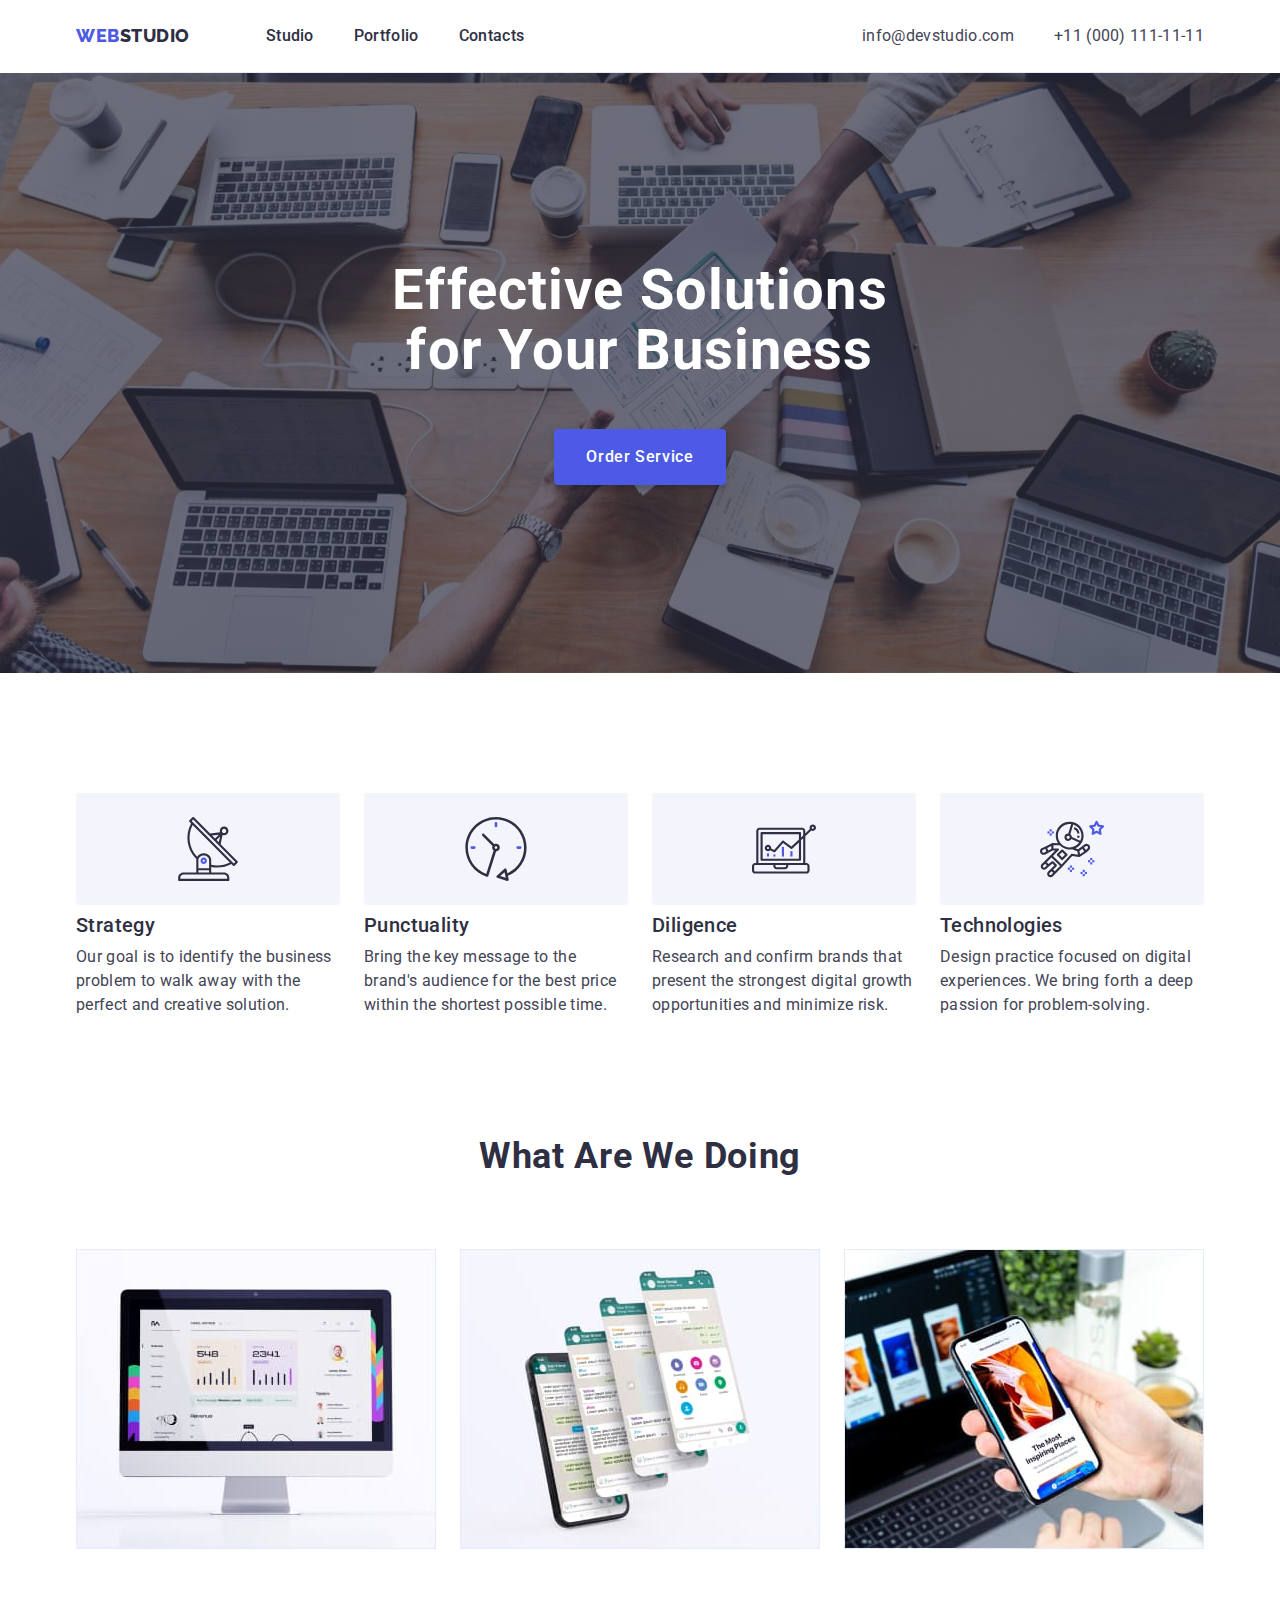
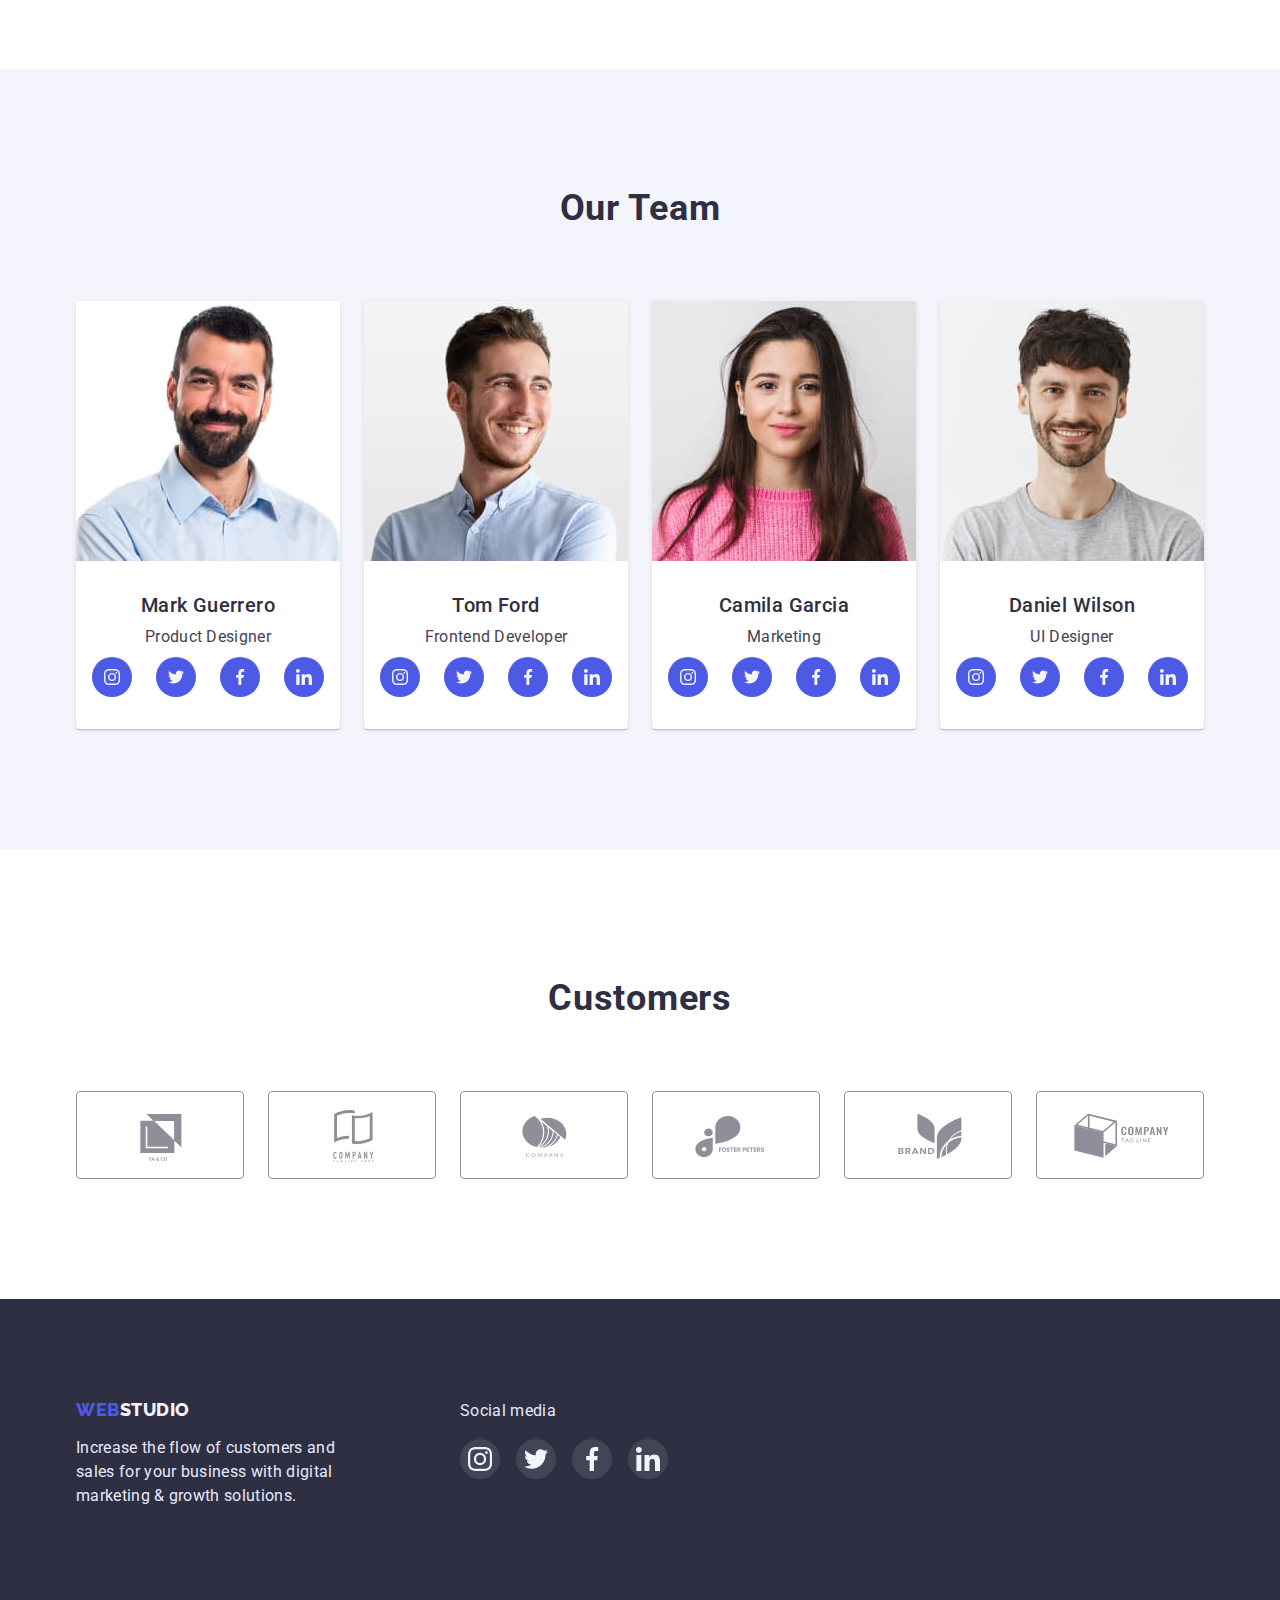
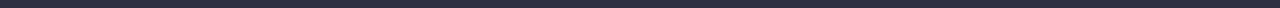
==== index.html @ f219f2db "Initial commit" ====
<!DOCTYPE html>
<html lang="en">
  <head>
    <meta charset="UTF-8" />
    <meta http-equiv="X-UA-Compatible" content="IE=edge" />
    <meta name="viewport" content="width=device-width, initial-scale=1.0" />
    <title>Document</title>
    <link rel="preconnect" href="https://fonts.googleapis.com" />
    <link rel="preconnect" href="https://fonts.gstatic.com" crossorigin />
    <link
      href="https://fonts.googleapis.com/css2?family=Raleway:wght@800&family=Roboto:wght@400;500;700;900&display=swap"
      rel="stylesheet"
    />
    <link
      rel="stylesheet"
      href="https://cdnjs.cloudflare.com/ajax/libs/modern-normalize/1.1.0/modern-normalize.min.css"
    />

    <link rel="stylesheet" href="./css/styles.css" />
  </head>
  <body>
    <header>
      <div class="container head-container">
        <a class="logo link" href="./index.html"
          >Web<span class="logo-header">Studio</span></a
        >
        <nav class="nav-conteiner">
          <ul class="header-list list">
            <li class="item">
              <a class="header-link link" href="./index.html">Studio</a>
            </li>

            <li class="item">
              <a class="header-link link" href="./portfolio.html">Portfolio</a>
            </li>

            <li class="item">
              <a class="header-link link" href="">Contacts</a>
            </li>
          </ul>
        </nav>

        <address class="adrs-list">
          <ul class="adrs-inf list">
            <li class="item">
              <a class="heder-adrs link" href="mailto:info@devstudio.com"
                >info@devstudio.com</a
              >
            </li>
            <li class="item">
              <a class="heder-adrs link" href="tel:+110001111111"
                >+11 (000) 111-11-11</a
              >
            </li>
          </ul>
        </address>
      </div>
    </header>
    <main>
      <!-- Hero -->
      <section class="hero">
        <div class="container">
          <h1 class="hero-text">Effective Solutions for Your Business</h1>
          <button class="hero-button" type="button">Order Service</button>
        </div>
      </section>

      <!-- About us -->

      <section class="about-section">
        <div class="container">
          <h2 class="main-title visually-hidden">About us</h2>
          <ul class="about-list list">
            <li class="item list about-item icon-antenna">
              <h3 class="about-title">Strategy</h3>
              <p class="about-text">
                Our goal is to identify the business problem to walk away with
                the perfect and creative solution.
              </p>
            </li>
            <li class="item list about-item icon-clock">
              <h3 class="about-title">Punctuality</h3>
              <p class="about-text">
                Bring the key message to the brand's audience for the best price
                within the shortest possible time.
              </p>
            </li>
            <li class="item list about-item icon-diagram">
              <h3 class="about-title">Diligence</h3>
              <p class="about-text">
                Research and confirm brands that present the strongest digital
                growth opportunities and minimize risk.
              </p>
            </li>
            <li class="item list about-item icon-astonaut">
              <h3 class="about-title">Technologies</h3>
              <p class="about-text">
                Design practice focused on digital experiences. We bring forth a
                deep passion for problem-solving.
              </p>
            </li>
          </ul>
        </div>
      </section>

      <!-- Work -->

      <section class="work-section">
        <div class="container">
          <h2 class="work-title">What are we doing</h2>
          <ul class="work-list list">
            <li class="item list">
              <img src="./images/computer.jpg" alt="computer" width="360" />
            </li>
            <li class="item list">
              <img src="./images/apps.jpg" alt="apps" width="360" />
            </li>
            <li class="item list">
              <img src="./images/phone.jpg" alt="phone" width="360" />
            </li>
          </ul>
        </div>
      </section>

      <!-- Team -->

      <section class="team-section">
        <div class="container">
          <h2 class="team-title">Our Team</h2>
          <ul class="team-list list">
            <li class="team-item item list">
              <img
                class="img-icon"
                src="./images/proddesigner.jpg"
                alt="Product Designer"
                width="264"
              />
              <div class="team-text-wrap">
                <h3 class="team-names">Mark Guerrero</h3>
                <p class="team-desc">Product Designer</p>
                <ul class="team-soc-list list">
                  <li class="team-soc-item item">
                    <a class="team-soc-link link" href="">
                      <svg width="16" height="16" class="team-soc-icons">
                        <use href="./images/icons.svg#icon-instagram"></use>
                      </svg>
                    </a>
                  </li>
                  <li class="team-soc-item item">
                    <a class="team-soc-link link" href="">
                      <svg width="16" height="16" class="team-soc-icons">
                        <use href="./images/icons.svg#icon-twitter"></use>
                      </svg>
                    </a>
                  </li>
                  <li class="team-soc-item item">
                    <a class="team-soc-link link" href="">
                      <svg width="16" height="16" class="team-soc-icons">
                        <use href="./images/icons.svg#icon-facebook"></use>
                      </svg>
                    </a>
                  </li>
                  <li class="team-soc-item item">
                    <a class="team-soc-link link" href="">
                      <svg width="16" height="16" class="team-soc-icons">
                        <use href="./images/icons.svg#icon-linkedin"></use>
                      </svg>
                    </a>
                  </li>
                </ul>
              </div>
            </li>
            <li class="team-item item list">
              <img
                class="img-icon"
                src="./images/fontend.jpg"
                alt="Frontend Developer"
                width="264"
              />
              <div class="team-text-wrap">
                <h3 class="team-names">Tom Ford</h3>
                <p class="team-desc">Frontend Developer</p>
                <ul class="team-soc-list list">
                  <li class="team-soc-item item">
                    <a class="team-soc-link link" href="">
                      <svg width="16" height="16" class="team-soc-icons">
                        <use href="./images/icons.svg#icon-instagram"></use>
                      </svg>
                    </a>
                  </li>
                  <li class="team-soc-item item">
                    <a class="team-soc-link link" href="">
                      <svg width="16" height="16" class="team-soc-icons">
                        <use href="./images/icons.svg#icon-twitter"></use>
                      </svg>
                    </a>
                  </li>
                  <li class="team-soc-item item">
                    <a class="team-soc-link link" href="">
                      <svg width="16" height="16" class="team-soc-icons">
                        <use href="./images/icons.svg#icon-facebook"></use>
                      </svg>
                    </a>
                  </li>
                  <li class="team-soc-item item">
                    <a class="team-soc-link link" href="">
                      <svg width="16" height="16" class="team-soc-icons">
                        <use href="./images/icons.svg#icon-linkedin"></use>
                      </svg>
                    </a>
                  </li>
                </ul>
              </div>
            </li>
            <li class="team-item item list">
              <img
                class="img-icon"
                src="./images/market.jpg"
                alt="Marketing"
                width="264"
              />
              <div class="team-text-wrap">
                <h3 class="team-names">Camila Garcia</h3>
                <p class="team-desc">Marketing</p>
                <ul class="team-soc-list list">
                  <li class="team-soc-item item">
                    <a class="team-soc-link link" href="">
                      <svg width="16" height="16" class="team-soc-icons">
                        <use href="./images/icons.svg#icon-instagram"></use>
                      </svg>
                    </a>
                  </li>
                  <li class="team-soc-item item">
                    <a class="team-soc-link link" href="">
                      <svg width="16" height="16" class="team-soc-icons">
                        <use href="./images/icons.svg#icon-twitter"></use>
                      </svg>
                    </a>
                  </li>
                  <li class="team-soc-item item">
                    <a class="team-soc-link link" href="">
                      <svg width="16" height="16" class="team-soc-icons">
                        <use href="./images/icons.svg#icon-facebook"></use>
                      </svg>
                    </a>
                  </li>
                  <li class="team-soc-item item">
                    <a class="team-soc-link link" href="">
                      <svg width="16" height="16" class="team-soc-icons">
                        <use href="./images/icons.svg#icon-linkedin"></use>
                      </svg>
                    </a>
                  </li>
                </ul>
              </div>
            </li>
            <li class="team-item item list">
              <img
                class="img-icon"
                src="./images/uxdesigner.jpg"
                alt="UI Designer"
                width="264"
              />
              <div class="team-text-wrap">
                <h3 class="team-names">Daniel Wilson</h3>
                <p class="team-desc">UI Designer</p>
                <ul class="team-soc-list list">
                  <li class="team-soc-item item">
                    <a class="team-soc-link link" href="">
                      <svg width="16" height="16" class="team-soc-icons">
                        <use href="./images/icons.svg#icon-instagram"></use>
                      </svg>
                    </a>
                  </li>
                  <li class="team-soc-item item">
                    <a class="team-soc-link link" href="">
                      <svg width="16" height="16" class="team-soc-icons">
                        <use href="./images/icons.svg#icon-twitter"></use>
                      </svg>
                    </a>
                  </li>
                  <li class="team-soc-item item">
                    <a class="team-soc-link link" href="">
                      <svg width="16" height="16" class="team-soc-icons">
                        <use href="./images/icons.svg#icon-facebook"></use>
                      </svg>
                    </a>
                  </li>
                  <li class="team-soc-item item">
                    <a class="team-soc-link link" href="">
                      <svg width="16" height="16" class="team-soc-icons">
                        <use href="./images/icons.svg#icon-linkedin"></use>
                      </svg>
                    </a>
                  </li>
                </ul>
              </div>
            </li>
          </ul>
        </div>
      </section>
      <!-- Customers -->

      <section class="customers-section">
        <div class="container">
          <h2 class="customers-title">Customers</h2>
          <ul class="customers-list list">
            <li class="customers-item item">
              <a href="" class="customers-link link">
                <svg class="customer-svg">
                  <use
                    class="customer-use"
                    href="./images/customers-icon.svg#icon-logo-1"
                  ></use>
                </svg>
              </a>
            </li>
            <li class="customers-item item">
              <a href="" class="customers-link link">
                <svg class="customer-svg">
                  <use
                    class="customer-use"
                    href="./images/customers-icon.svg#icon-logo-2"
                  ></use>
                </svg>
              </a>
            </li>

            <li class="customers-item item">
              <a href="" class="customers-link link">
                <svg class="customer-svg">
                  <use href="./images/customers-icon.svg#icon-logo-3"></use>
                </svg>
              </a>
            </li>
            <li class="customers-item item">
              <a href="" class="customers-link link">
                <svg class="customer-svg">
                  <use href="./images/customers-icon.svg#icon-logo-4"></use>
                </svg>
              </a>
            </li>
            <li class="customers-item item">
              <a href="" class="customers-link link">
                <svg class="customer-svg">
                  <use href="./images/customers-icon.svg#icon-logo-5"></use>
                </svg>
              </a>
            </li>
            <li class="customers-item item">
              <a href="" class="customers-link link">
                <svg class="customer-svg">
                  <use href="./images/customers-icon.svg#icon-logo-6"></use>
                </svg>
              </a>
            </li>
          </ul>
        </div>
      </section>
    </main>

    <footer class="footer-sect">
      <div class="container footer-main-cont">
        <div class="footer-container">
          <a class="logo-foot logo link" href="./index.html"
            >Web<span class="logo-footer">Studio</span></a
          >
          <p class="footer-text">
            Increase the flow of customers and sales for your business with
            digital marketing & growth solutions.
          </p>
        </div>

        <div>
          <p class="footer-text">Social media</p>
          <ul class="foot-soc-list list">
            <li class="foot-soc-item item">
              <a class="foot-soc-link link" href="">
                <svg width="24" height="24" class="team-soc-icons">
                  <use href="./images/icons.svg#icon-instagram"></use>
                </svg>
              </a>
            </li>
            <li class="foot-soc-item item">
              <a class="foot-soc-link link" href="">
                <svg width="24" height="24" class="team-soc-icons">
                  <use href="./images/icons.svg#icon-twitter"></use>
                </svg>
              </a>
            </li>
            <li class="foot-soc-item item">
              <a class="foot-soc-link link" href="">
                <svg width="24" height="24" class="team-soc-icons">
                  <use href="./images/icons.svg#icon-facebook"></use>
                </svg>
              </a>
            </li>
            <li class="foot-soc-item item">
              <a class="foot-soc-link link" href="">
                <svg width="24" height="24" class="team-soc-icons">
                  <use href="./images/icons.svg#icon-linkedin"></use>
                </svg>
              </a>
            </li>
          </ul>
        </div>
      </div>
    </footer>
  </body>
</html>
---- css/styles.css ----
:root {
  --primary-font: "Roboto", sans-serif;
  --second-font: "Raleway", sans-serif;
  --first-text-color: #2e2f42;
  --second-text-color: #434455;
  --third-color: #4d5ae5;
  --background-secon-color: #2e2f42;
  --white-color: #ffffff;
  --border-bottom: #e7e9fc;
  --hover-links-color: #404bbf;
  --background-cards: #f4f4fd;
  --customers-link-color: #8e8f99;
}

/* rule */
body {
  background-color: var(--white-color);
  font-family: "Roboto", sans-serif;
  color: var(--second-text-color);
}
h1,
h2,
h3,
h4,
h5,
h6,
p {
  margin: 0;
}

ul {
  padding-left: 0;
  margin: 0;
}

button {
  cursor: pointer;
}

img {
  display: block;
  max-width: 100%;
  height: auto;
}

.list {
  list-style: none;
}
.link {
  text-decoration: none;
}

.container {
  width: 1158px;
  padding: 0 15px;
  margin: 0 auto;
}

/* .menu > li {
  border: 1px solid tomato;
} */

/* header */

.head-container {
  display: flex;
  align-items: center;
  justify-content: center;
  border-bottom: 1px solid var(--border-bottom);
}

.logo {
  font-family: var(--second-font);
  font-weight: 800;
  font-size: 18px;
  line-height: 1.17;
  letter-spacing: 0.03em;
  color: var(--third-color);
  text-transform: uppercase;
}

.navigtion .head-logo {
  padding-left: 156px;
}

.logo-header {
  color: var(--first-text-color);
}

.nav-conteiner {
  margin-left: 76px;
}
.header-list {
  display: flex;
}

.header-link {
  display: block;
  padding-top: 24px;
  padding-bottom: 24px;

  font-weight: 500;
  font-size: 16px;
  line-height: 1.5;
  letter-spacing: 0.02em;
  text-decoration: none;
  color: var(--first-text-color);
}

.header-list .item:not(:last-child) {
  margin-right: 40px;
}

.adrs-list {
  font-style: normal;
}

.header-link:hover,
.header-link:focus,
.heder-adrs:hover,
.heder-adrs:focus {
  color: var(--hover-links-color);
}

.adrs-inf {
  display: flex;
}

.adrs-list {
  margin-left: auto;
}

.adrs-inf .item:not(:last-child) {
  margin-right: 40px;
}
.heder-adrs {
  display: block;
  padding-top: 24px;
  padding-bottom: 24px;
  font-size: 16px;
  line-height: 1.5;
  letter-spacing: 0.02em;
  color: var(--second-text-color);
}

/* main */

/* hero */
.hero {
  padding: 188px 0;
  text-align: center;
  background-color: var(--background-secon-color);
  margin-left: auto;
  margin-right: auto;
  background-image: linear-gradient(
      rgba(46, 47, 66, 0.7),
      rgba(46, 47, 66, 0.7)
    ),
    url(../images/hero-bg.jpg);
  max-width: 1440px;
  background-position: center;
  background-repeat: no-repeat;
}
.hero-text {
  font-weight: 700;
  font-size: 56px;
  line-height: 1.07;
  letter-spacing: 0.02em;
  color: var(--white-color);
  margin: 0 auto 48px;
  width: 496px;
}

.hero-button {
  padding: 16px 32px;
  font-family: "Roboto", sans-serif;
  font-weight: 500;
  font-size: 16px;
  line-height: 1.5;
  letter-spacing: 0.04em;

  color: var(--white-color);
  background-color: var(--third-color);
  cursor: pointer;
  box-shadow: 0px 4px 4px rgba(0, 0, 0, 0.15);
  border-radius: 4px;
  border: none;
}

.hero-button:hover,
.hero-button:focus {
  background-color: var(--hover-links-color);
}

/* about */

.visually-hidden {
  position: absolute;
  width: 1px;
  height: 1px;
  margin: -1px;
  border: 0;
  padding: 0;
  white-space: nowrap;
  clip-path: inset(100%);
  clip: rect(0 0 0 0);
  overflow: hidden;
}

.about-section {
  padding-top: 120px;
  padding-bottom: 120px;
}

.about-list {
  display: flex;
  border-radius: 4px;
}





.about-list .item {
  width: 264px;
  margin-right: 24px;
  border-radius: 4px;
}

.about-item::before {
  display: block;
  content: "";
  height: 112px;
  background-color: var(--background-cards);
  background-position: center;
  background-repeat: no-repeat;
  margin-bottom: 8px;
  border-radius: 4px;
}

.icon-antenna::before {
  background-image: url(../images/antenna\ 1.svg);
}
.icon-clock::before {
  background-image: url(../images/clock\ 1.svg);
}

.icon-diagram::before {
  background-image: url(..//images/diagram\ 1.svg);
}

.icon-astonaut::before {
  background-image: url(..//images/astronaut\ 1.svg);
}

.about-list .item:last-child {
  margin-right: 0;
}

.about-title {
  font-weight: 500;
  font-size: 20px;
  line-height: 1.2;
  letter-spacing: 0.02em;
  color: var(--first-text-color);
  margin-bottom: 8px;
}
.about-text {
  font-size: 16px;
  line-height: 1.5;
  letter-spacing: 0.02em;
  color: var(--second-text-color);
}

/* work */

.work-section {
  padding-bottom: 120px;
}

.work-list {
  display: flex;
}

.work-list .item {
  margin-right: 24px;
}

.work-list .item:last-child {
  margin-right: 0;
}

.work-title,
.team-title {
  font-weight: 700;
  font-size: 36px;
  line-height: 1.11;
  text-align: center;
  letter-spacing: 0.02em;
  text-transform: capitalize;
  color: var(--first-text-color);
  margin-bottom: 72px;
  margin-bottom: 72px;
}

.team-names {
  font-weight: 500;
  font-size: 20px;
  line-height: 1.2;
  text-align: center;
  letter-spacing: 0.02em;
  color: var(--first-text-color);
  margin-bottom: 8px;
}

.team-desc {
  font-size: 16px;
  line-height: 1.5;
  text-align: center;
  letter-spacing: 0.02em;
  color: var(--second-text-color);
  /* margin-bottom: 32px; */
  margin-bottom: 8px;
}

.team-section {
  background-color: var(--background-cards);
  padding-bottom: 120px;
  padding-top: 120px;
}

.team-list {
  display: flex;
}

.team-item {
  background-color: var(--white-color);
  border-radius: 0px 0px 4px 4px;
  box-shadow: 0px 1px 6px rgba(46, 47, 66, 0.08),
    0px 1px 1px rgba(46, 47, 66, 0.16), 0px 2px 1px rgba(46, 47, 66, 0.08);
}

.team-text-wrap {
  padding: 32px 0;
}

/* team icons */

.team-soc-list {
  display: flex;
  justify-content: center;
  /* gap: 24px; */
}
.team-soc-item {
  width: 40px;
  height: 40px;
}
.team-soc-link {
  width: 100%;
  height: 100%;
  border-radius: 50%;
  background: var(--third-color);
  display: flex;
  align-items: center;
  justify-content: center;
}
.team-soc-link:hover,
.team-soc-link:focus {
  background-color: var(--hover-links-color);
}

/* .img-icon {
  margin-bottom: 32px;
} */

.team-list .item {
  margin-right: 24px;
}

.team-list .item:last-child {
  margin-right: 0;
}

/* customers */
.customers-section {
  padding-bottom: 120px;
  padding-top: 130px;
}
.customers-title {
  font-weight: 700;
  font-size: 36px;
  line-height: 1.11;
  text-align: center;
  letter-spacing: 0.02em;
  text-transform: capitalize;
  color: var(--first-text-color);
  margin-bottom: 72px;
  margin-bottom: 72px;
}

.customers-list {
  display: flex;
  gap: 24px;
  justify-content: center;
}

.customers-link {
  border: 1px solid var(--customers-link-color);
  border-radius: 4px;
  color: var(--customers-link-color);
  width: 168px;
  height: 88px;
  display: flex;
  justify-content: center;
  align-items: center;
}

.customer-svg {
  width: 104px;
  height: 56px;
  fill: currentColor;
}

.customers-link:hover {
  color: var(--hover-links-color);
  border-color: var(--hover-links-color);
}

/* footer */
.footer-sect {
  background-color: var(--background-secon-color);
  padding: 100px 15px;
}

.footer-main-cont {
  display: flex;
}

.footer-container {
  margin-right: 120px;
}
.foot-soc-list {
  display: flex;
  gap: 16px;
  margin-top: 16px;
}

.foot-soc-item {
  width: 40px;
  height: 40px;
}

.foot-soc-link {
  display: flex;
  align-items: center;
  justify-content: center;

  width: 100%;
  height: 100%;
  border-radius: 50%;
  background: rgba(255, 255, 255, 0.1);
}

.foot-soc-link:hover,
.foot-soc-link:focus {
  background-color: #31d0aa;
}

.logo-foot {
  display: block;
  margin-bottom: 16px;
}

.logo-footer {
  color: var(--background-cards);
}

.footer-text {
  font-size: 16px;
  line-height: 1.5;
  letter-spacing: 0.02em;
  color: var(--border-bottom);
  width: 264px;
}

/* portfolio */

.main-section {
  padding-top: 96px;
  padding-bottom: 120px;
}
.btn-list {
  display: flex;

  /* margin-top: 96px; */
  margin-bottom: 72px;
  justify-content: center;
}

.btn-list-item {
  margin-right: 24px;
}
.btn-list .btn-list-item:last-child {
  margin-right: 0;
}
.btn-portfolio {
  padding: 12px 24px;
  font-family: "Roboto", sans-serif;
  font-weight: 500;
  font-size: 16px;
  line-height: 1.5;
  letter-spacing: 0.04em;
  color: var(--third-color);
  background: var(--background-cards);
  border: 1px solid var(--border-bottom);
  cursor: pointer;
  border-radius: 4px;
}

.btn-portfolio:hover,
.btn-portfolio:focus {
  color: var(--white-color);
  background: var(--hover-links-color);
  box-shadow: 0px 3px 1px rgba(0, 0, 0, 0.1), 0px 2px 1px rgba(0, 0, 0, 0.08),
    0px 2px 2px rgba(0, 0, 0, 0.12);
  border-color: transparent;
}

.proposition-list {
  display: flex;
  flex-wrap: wrap;
  column-gap: 24px;
  row-gap: 48px;
}

.proposition-item {
  width: calc((100% - 48px) / 3);
}

.proposition-title {
  font-weight: 500;
  font-size: 20px;
  line-height: 1.2;
  letter-spacing: 0.02em;
  color: var(--first-text-color);
}
.proposition-desc {
  font-size: 16px;
  line-height: 1.5;
  letter-spacing: 0.02em;
  color: var(--second-text-color);
  margin-top: 8px;
}

.proposition-text {
  padding: 32px 16px;
  border: 1px solid var(--border-bottom);
}

.proposition-text {
  border-top: 0;
  padding-right: 0;
}

.proposition-link{
display: block;
}

.proposition-link:hover,
.proposition-link:focus {
  box-shadow: 0px 1px 6px rgba(46, 47, 66, 0.08),
    0px 1px 1px rgba(46, 47, 66, 0.16), 0px 2px 1px rgba(46, 47, 66, 0.08);
}
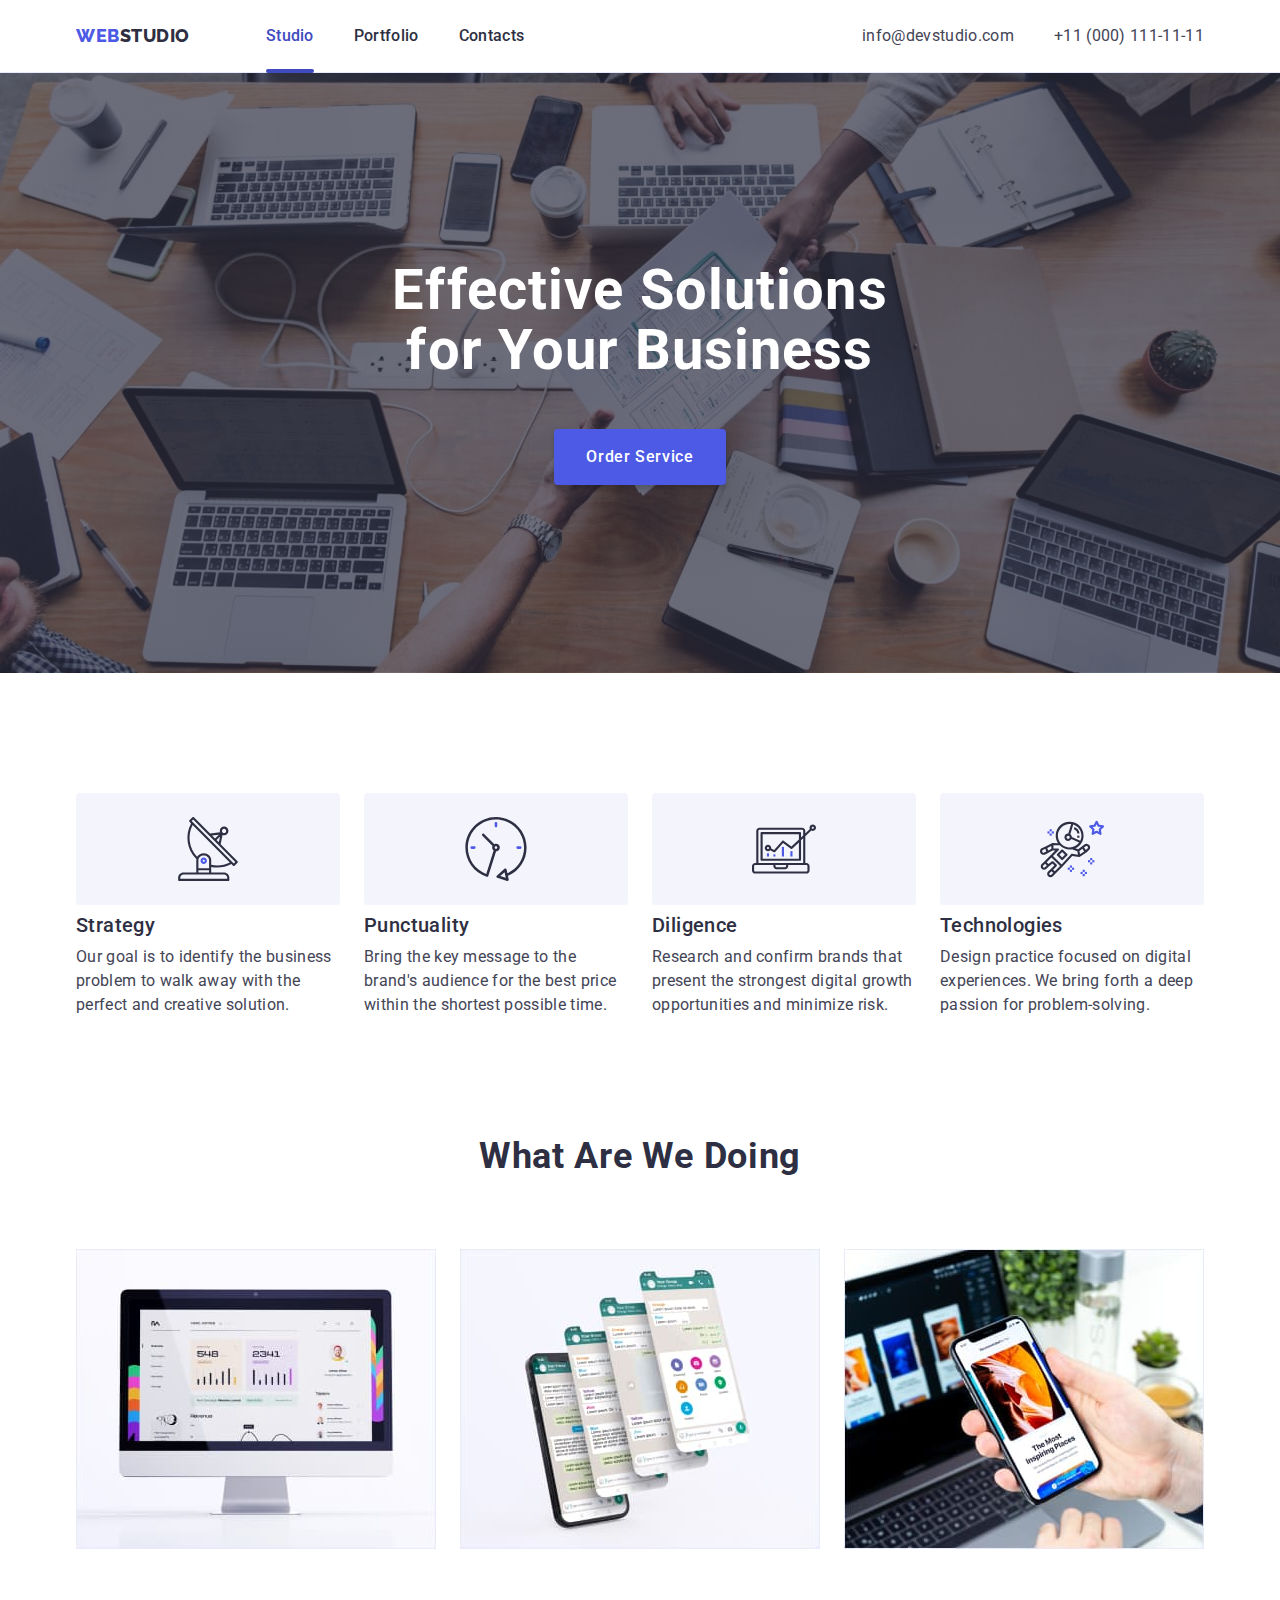
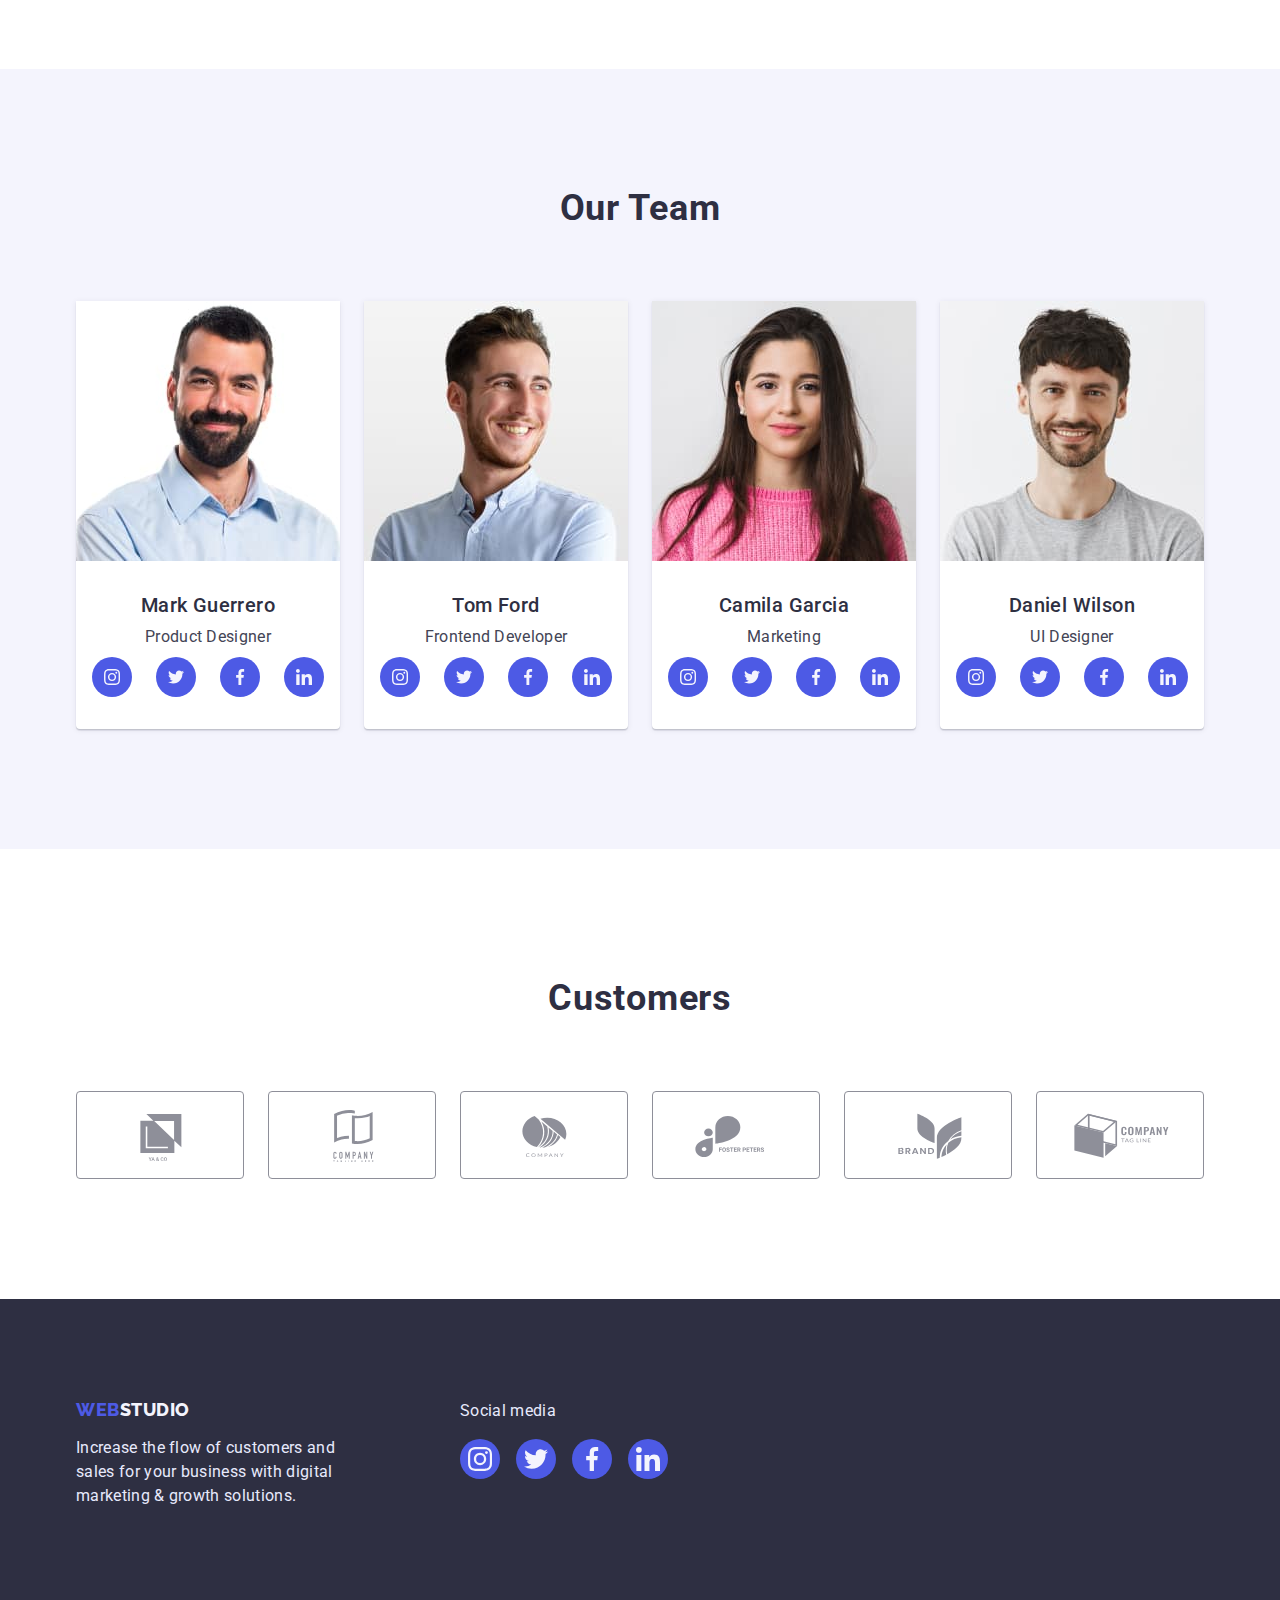
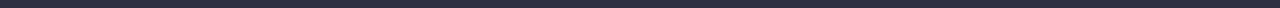
==== commit c78edc1f: "hw5" ====
--- a/index.html
+++ b/index.html
@@ -19,7 +19,7 @@
     <link rel="stylesheet" href="./css/styles.css" />
   </head>
   <body>
-    <header>
+    <header class="headerr">
       <div class="container head-container">
         <a class="logo link" href="./index.html"
           >Web<span class="logo-header">Studio</span></a
@@ -27,7 +27,7 @@
         <nav class="nav-conteiner">
           <ul class="header-list list">
             <li class="item">
-              <a class="header-link link" href="./index.html">Studio</a>
+              <a class="header-link link current" href="./index.html">Studio</a>
             </li>
 
             <li class="item">
@@ -61,7 +61,7 @@
       <section class="hero">
         <div class="container">
           <h1 class="hero-text">Effective Solutions for Your Business</h1>
-          <button class="hero-button" type="button">Order Service</button>
+          <button class="hero-button" data-modal-open type="button">Order Service</button>
         </div>
       </section>
 
@@ -406,5 +406,16 @@
         </div>
       </div>
     </footer>
+
+    <div class="backdrop is-hidden" data-modal>
+      <div class="modal">
+        <button type="button" data-modal-close class="modal-button">
+          <svg class="modal-icon" >
+            <use href="./images/customers-icon.svg#icon-crosss" ></use>
+          </svg>
+        </button>
+      </div>
+    </div>
+    <script src="./js/modal.js"></script>
   </body>
 </html>
--- a/css/styles.css
+++ b/css/styles.css
@@ -61,12 +61,15 @@
 } */
 
 /* header */
-
+.headerr{
+  border-bottom: 1px solid var(--border-bottom);
+  box-shadow: 0px 2px 1px rgba(46, 47, 66, 0.08), 0px 1px 1px rgba(46, 47, 66, 0.16), 0px 1px 6px rgba(46, 47, 66, 0.08);
+}
 .head-container {
   display: flex;
   align-items: center;
   justify-content: center;
-  border-bottom: 1px solid var(--border-bottom);
+ 
 }
 
 .logo {
@@ -105,7 +108,25 @@
   letter-spacing: 0.02em;
   text-decoration: none;
   color: var(--first-text-color);
-}
+  position: relative;
+  transition: color 250ms cubic-bezier(0.4, 0, 0.2, 1);
+}
+
+.header-link.current::after {
+  position: absolute;
+  content: "";
+  width: 100%;
+  height: 4px;
+  background: var(--hover-links-color);
+  border-radius: 2px;
+  left: 0;
+  bottom: -1px;
+}
+.current{
+  color: var(--hover-links-color);
+}
+
+
 
 .header-list .item:not(:last-child) {
   margin-right: 40px;
@@ -141,6 +162,7 @@
   line-height: 1.5;
   letter-spacing: 0.02em;
   color: var(--second-text-color);
+  transition: color 250ms cubic-bezier(0.4, 0, 0.2, 1);
 }
 
 /* main */
@@ -185,6 +207,7 @@
   box-shadow: 0px 4px 4px rgba(0, 0, 0, 0.15);
   border-radius: 4px;
   border: none;
+  transition: background-color 250ms cubic-bezier(0.4, 0, 0.2, 1);
 }
 
 .hero-button:hover,
@@ -217,10 +240,6 @@
   border-radius: 4px;
 }
 
-
-
-
-
 .about-list .item {
   width: 264px;
   margin-right: 24px;
@@ -363,6 +382,7 @@
   display: flex;
   align-items: center;
   justify-content: center;
+  transition: background-color 250ms cubic-bezier(0.4, 0, 0.2, 1);
 }
 .team-soc-link:hover,
 .team-soc-link:focus {
@@ -413,6 +433,8 @@
   display: flex;
   justify-content: center;
   align-items: center;
+  transition: color 250ms cubic-bezier(0.4, 0, 0.2, 1),
+    border-color 250ms cubic-bezier(0.4, 0, 0.2, 1);
 }
 
 .customer-svg {
@@ -458,7 +480,8 @@
   width: 100%;
   height: 100%;
   border-radius: 50%;
-  background: rgba(255, 255, 255, 0.1);
+  background: var(--third-color);
+  transition: background-color 250ms cubic-bezier(0.4, 0, 0.2, 1);
 }
 
 .foot-soc-link:hover,
@@ -515,12 +538,14 @@
   border: 1px solid var(--border-bottom);
   cursor: pointer;
   border-radius: 4px;
+  transition: color 250ms cubic-bezier(0.4, 0, 0.2, 1),
+    background-color 250ms cubic-bezier(0.4, 0, 0.2, 1);
 }
 
 .btn-portfolio:hover,
 .btn-portfolio:focus {
   color: var(--white-color);
-  background: var(--hover-links-color);
+  background-color: var(--hover-links-color);
   box-shadow: 0px 3px 1px rgba(0, 0, 0, 0.1), 0px 2px 1px rgba(0, 0, 0, 0.08),
     0px 2px 2px rgba(0, 0, 0, 0.12);
   border-color: transparent;
@@ -535,6 +560,32 @@
 
 .proposition-item {
   width: calc((100% - 48px) / 3);
+}
+
+.proposition-wrap {
+  position: relative;
+  overflow: hidden;
+}
+.overley-card {
+  position: absolute;
+  background-color: var(--third-color);
+  left: 0;
+  top: 0;
+  width: 100%;
+  height: 100%;
+  transform: translateY(100%);
+  transition: transform 250ms cubic-bezier(0.4, 0, 0.2, 1);
+}
+.overley-text {
+  font-size: 16px;
+  line-height: 1.5;
+  color: var(--background-cards);
+  padding: 40px 32px 164px;
+}
+
+.proposition-item:hover .overley-card,
+.proposition-item:focus .overley-card {
+  transform: translateY(0);
 }
 
 .proposition-title {
@@ -562,8 +613,10 @@
   padding-right: 0;
 }
 
-.proposition-link{
-display: block;
+.proposition-link {
+  display: block;
+  transition: box-shadow 250ms cubic-bezier(0.4, 0, 0.2, 1);
+  /* position: relative; */
 }
 
 .proposition-link:hover,
@@ -571,3 +624,62 @@
   box-shadow: 0px 1px 6px rgba(46, 47, 66, 0.08),
     0px 1px 1px rgba(46, 47, 66, 0.16), 0px 2px 1px rgba(46, 47, 66, 0.08);
 }
+
+.backdrop {
+  position: fixed;
+  top: 0;
+  width: 100%;
+  height: 100%;
+  background-color: rgba(46, 47, 66, 0.4);
+  transition: opacity 250ms cubic-bezier(0.4, 0, 0.2, 1),
+    visibility 250ms cubic-bezier(0.4, 0, 0.2, 1);
+}
+
+.modal {
+  width: 408px;
+  min-height: 576px;
+  background: #fcfcfc;
+  box-shadow: 0px 1px 1px rgba(0, 0, 0, 0.14), 0px 1px 3px rgba(0, 0, 0, 0.12),
+    0px 2px 1px rgba(0, 0, 0, 0.2);
+  border-radius: 4px;
+  position: absolute;
+  top: 50%;
+  left: 50%;
+  transform: translate(-50%, -50%);
+  padding: 24px;
+}
+
+.modal-button {
+  width: 24px;
+  height: 24px;
+  display: block;
+  margin-left: auto;
+  background: var(--border-bottom);
+  border-radius: 50%;
+  border: 1px solid rgba(0, 0, 0, 0.1);
+  position: relative;
+  display: flex;
+  justify-content: center;
+  align-items: center;
+}
+
+.modal-button:hover {
+  color: var(--white-color);
+  background:var(--hover-links-color);
+}
+
+.modal-icon {
+  height: 8px;
+  width: 8px;
+  fill: currentColor;
+  /* position: absolute;
+  top: 50%;
+  left: 50%;
+  transform: translate(-50%, -50%); */
+}
+
+.is-hidden {
+  opacity: 0;
+  visibility: hidden;
+  pointer-events: none;
+}
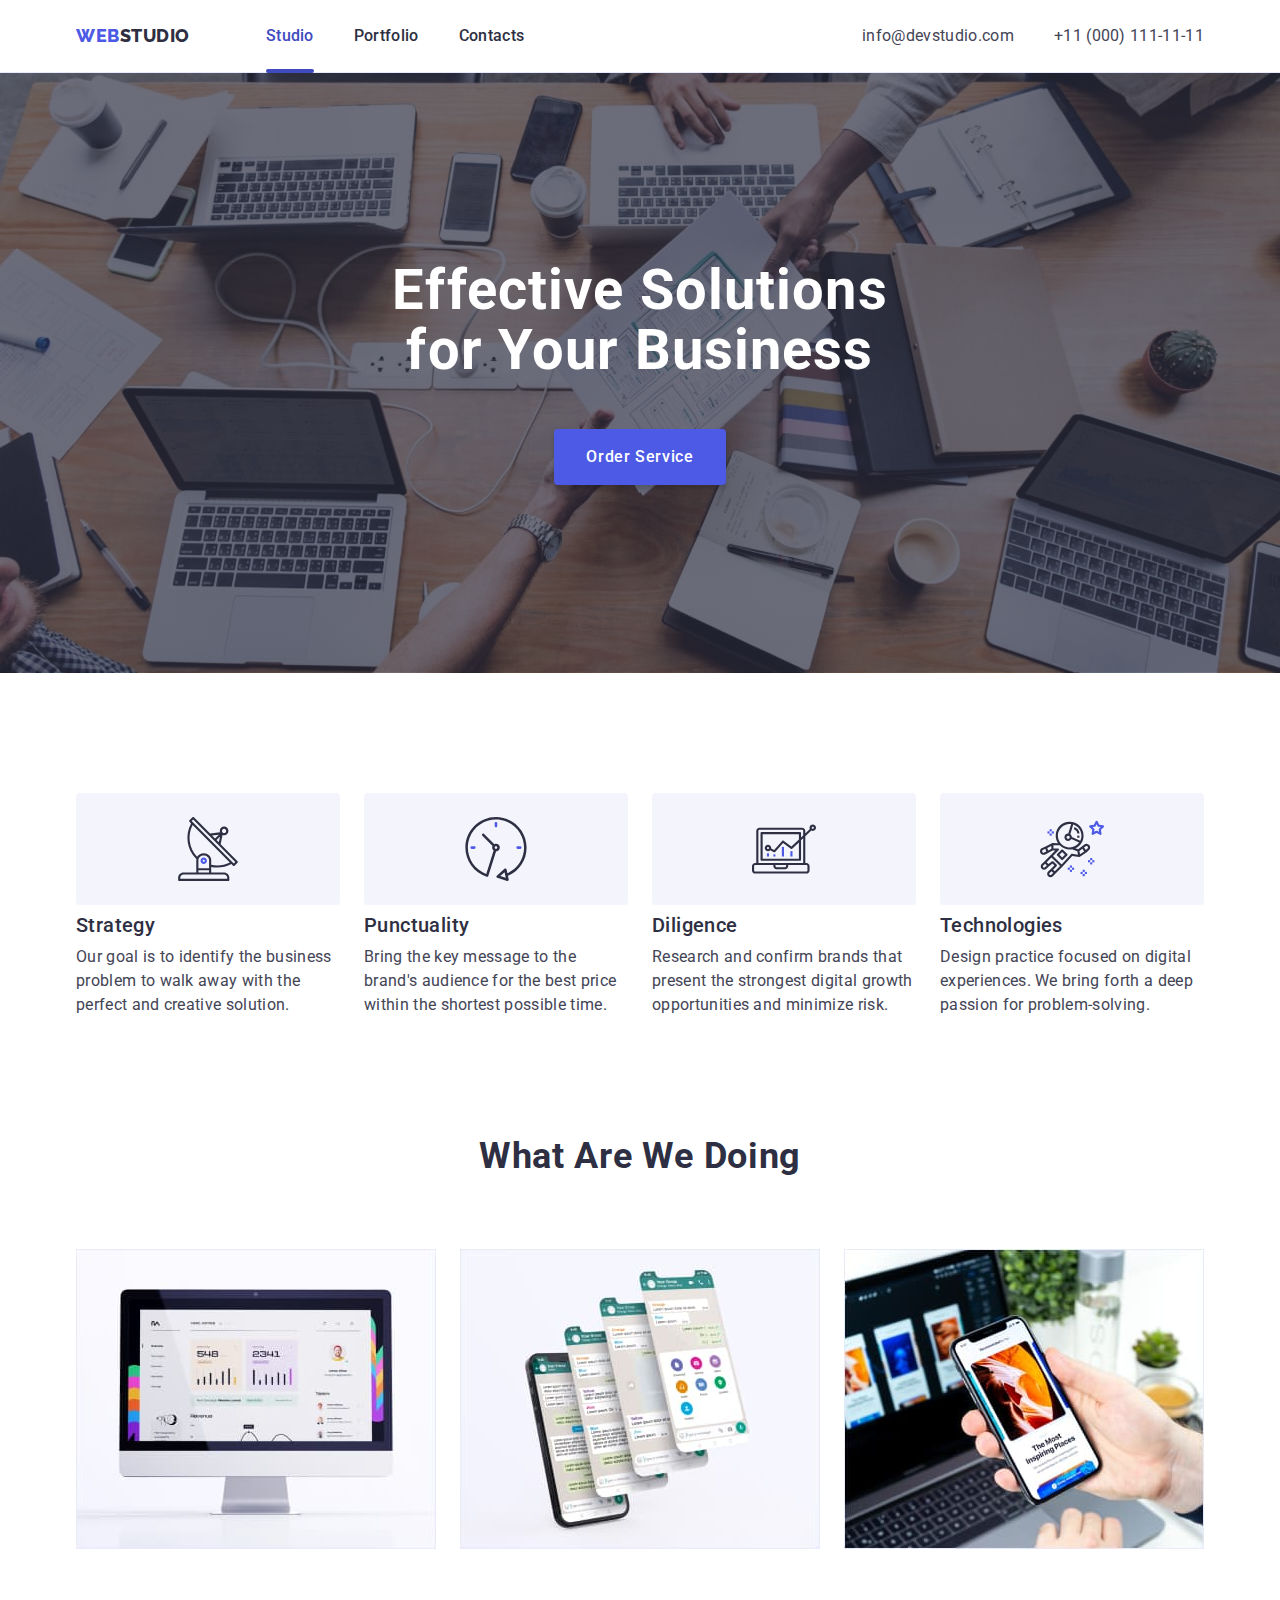
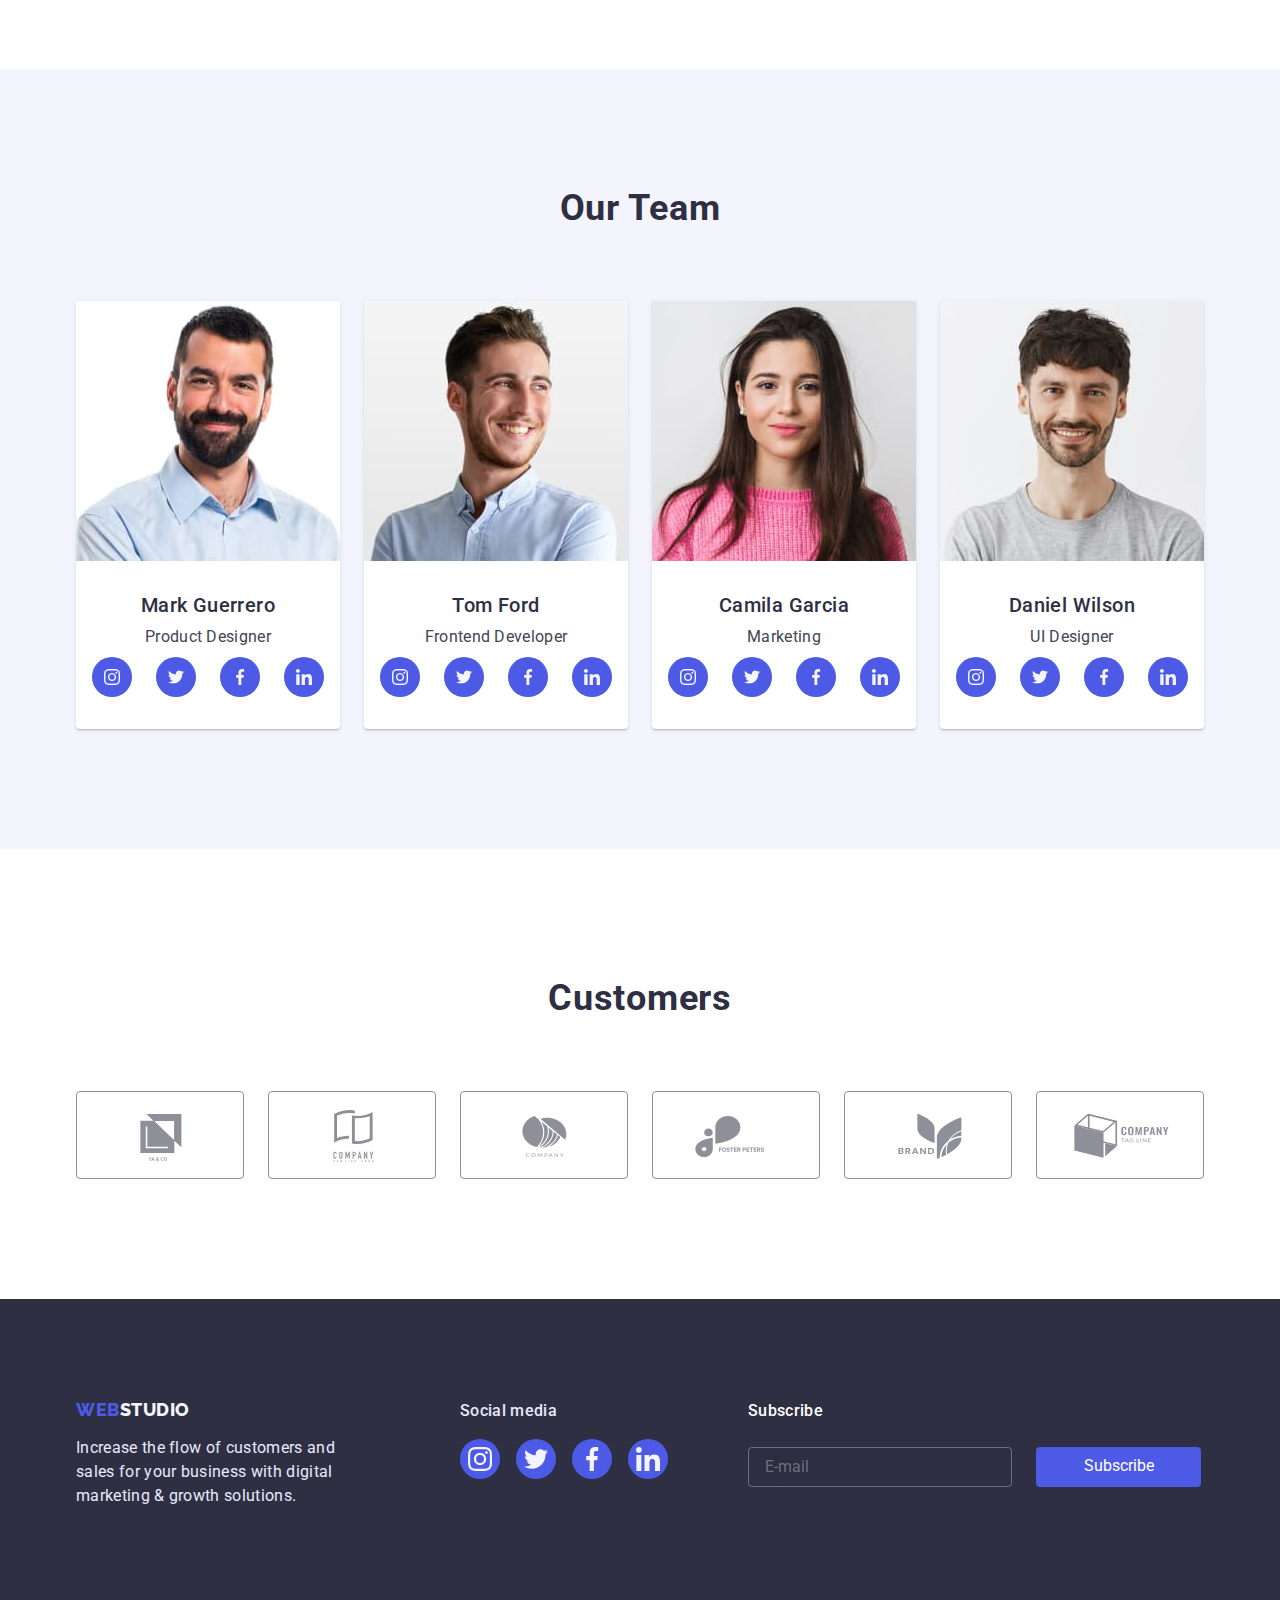
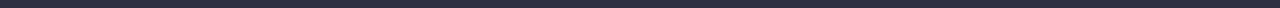
==== commit d0e7bfbd: "hw6" ====
--- a/index.html
+++ b/index.html
@@ -61,7 +61,9 @@
       <section class="hero">
         <div class="container">
           <h1 class="hero-text">Effective Solutions for Your Business</h1>
-          <button class="hero-button" data-modal-open type="button">Order Service</button>
+          <button class="hero-button" data-modal-open type="button">
+            Order Service
+          </button>
         </div>
       </section>
 
@@ -371,8 +373,8 @@
           </p>
         </div>
 
-        <div>
-          <p class="footer-text">Social media</p>
+        <div class="foot-links">
+          <p class="footer-text-title">Social media</p>
           <ul class="foot-soc-list list">
             <li class="foot-soc-item item">
               <a class="foot-soc-link link" href="">
@@ -404,16 +406,98 @@
             </li>
           </ul>
         </div>
+
+        <div class="input-foot-wrap">
+          <form action="">
+            <p class="input-foot-text">Subscribe</p>
+            <div class="wrap-input-foot">
+              <label for="subscribe"></label>
+              <input
+                class="input-footer"
+                type="mail"
+                name=""
+                id="subscribe"
+                placeholder="E-mail"
+              />
+
+              <button class="input-btn-footer" type="submit">Subscribe</button>
+            </div>
+          </form>
+        </div>
       </div>
     </footer>
 
+    <!-- MODAL -->
     <div class="backdrop is-hidden" data-modal>
       <div class="modal">
         <button type="button" data-modal-close class="modal-button">
-          <svg class="modal-icon" >
-            <use href="./images/customers-icon.svg#icon-crosss" ></use>
+          <svg class="modal-icon">
+            <use href="./images/customers-icon.svg#icon-crosss"></use>
           </svg>
         </button>
+
+        <p class="modal-title">Leave your contacts and we will call you back</p>
+
+        <form action="">
+          <div class="modal-field">
+            <label class="modal-label" for="name">Name</label>
+            <div class="modal-wrap">
+              <input id="name" class="modal-input" type="text" />
+              <svg class="modal-input-icon" width="18px" height="18px">
+                <use href="./images/customers-icon.svg#icon-person"></use>
+              </svg>
+            </div>
+          </div>
+
+          <div class="modal-field">
+            <label class="modal-label" for="tel">Phone</label>
+            <div class="modal-wrap">
+              <input id="tel" class="modal-input" type="tel" />
+              <svg class="modal-input-icon" width="18px" height="24px">
+                <use href="./images/customers-icon.svg#icon-phone"></use>
+              </svg>
+            </div>
+          </div>
+
+          <div class="modal-field">
+            <label class="modal-label" for="mail">Email</label>
+            <div class="modal-wrap">
+              <input id="mail" class="modal-input" type="mail" />
+              <svg class="modal-input-icon" width="18px" height="24px">
+                <use href="./images/customers-icon.svg#icon-email"></use>
+              </svg>
+            </div>
+          </div>
+
+          <div class="modal-comment-field">
+            <label class="modal-label" for="comment">Comment</label>
+            <textarea
+              placeholder="Text imput"
+              class="modal-input modal-comment"
+              name=""
+              id="comment"
+              cols="30"
+              rows="10"
+            ></textarea>
+          </div>
+          <div class="check-wrap">
+            <input
+              class="modal-check visually-hidden"
+              type="checkbox"
+              id="check"
+            />
+            <label class="modal-label-check" for="check">
+              <span>
+                <svg width="10" height="8">
+                  <use href="./images/customers-icon.svg#icon-check"></use>
+                </svg>
+              </span>
+              I accept the terms and conditions of the
+              <a class="check-link" href="">Privacy Policy</a></label
+            >
+          </div>
+          <button class="btn-inputs" type="submit">Send</button>
+        </form>
       </div>
     </div>
     <script src="./js/modal.js"></script>
--- a/css/styles.css
+++ b/css/styles.css
@@ -61,15 +61,15 @@
 } */
 
 /* header */
-.headerr{
+.headerr {
   border-bottom: 1px solid var(--border-bottom);
-  box-shadow: 0px 2px 1px rgba(46, 47, 66, 0.08), 0px 1px 1px rgba(46, 47, 66, 0.16), 0px 1px 6px rgba(46, 47, 66, 0.08);
+  box-shadow: 0px 2px 1px rgba(46, 47, 66, 0.08),
+    0px 1px 1px rgba(46, 47, 66, 0.16), 0px 1px 6px rgba(46, 47, 66, 0.08);
 }
 .head-container {
   display: flex;
   align-items: center;
   justify-content: center;
- 
 }
 
 .logo {
@@ -122,11 +122,9 @@
   left: 0;
   bottom: -1px;
 }
-.current{
+.current {
   color: var(--hover-links-color);
 }
-
-
 
 .header-list .item:not(:last-child) {
   margin-right: 40px;
@@ -506,6 +504,60 @@
   width: 264px;
 }
 
+.foot-links{
+  margin-right: 80px;
+}
+.footer-text-title{
+  font-weight: 500;
+  font-size: 16px;
+  line-height: 1.5;
+  letter-spacing: 0.02em;
+  color: var(--border-bottom);
+}
+
+.wrap-input-foot{
+  display: flex;
+}
+
+.input-foot-text {
+  font-weight: 500;
+  font-size: 16px;
+  line-height: 1.5;
+  letter-spacing: 0.02em;
+  color: var(--white-color);
+  margin-bottom: 24px;
+}
+.input-footer {
+  background-color: transparent;
+  border: 1px solid rgba(255, 255, 255, 0.3);
+  filter: drop-shadow(0px 4px 4px rgba(0, 0, 0, 0.15));
+  border-radius: 4px;
+  width: 264px;
+  height: 40px;
+  margin-right: 24px;
+  padding: 0 16px;
+  color: var(--white-color);
+}
+
+.input-footer::placeholder{
+  color: rgba(255, 255, 255, 0.3);
+}
+
+.input-btn-footer {
+  background: var(--third-color);
+  color: var(--white-color);
+  border-radius: 4px;
+  width: 165px;
+  height: 40px;
+  border: none;
+  transition: background-color 250ms cubic-bezier(0.4, 0, 0.2, 1);
+}
+
+.input-btn-footer:hover,
+.input-btn-footer:focus{
+  background-color: var(--hover-links-color);
+}
+
 /* portfolio */
 
 .main-section {
@@ -625,6 +677,7 @@
     0px 1px 1px rgba(46, 47, 66, 0.16), 0px 2px 1px rgba(46, 47, 66, 0.08);
 }
 
+/* MODAL */
 .backdrop {
   position: fixed;
   top: 0;
@@ -661,11 +714,12 @@
   display: flex;
   justify-content: center;
   align-items: center;
+  margin-bottom: 24px;
 }
 
 .modal-button:hover {
   color: var(--white-color);
-  background:var(--hover-links-color);
+  background: var(--hover-links-color);
 }
 
 .modal-icon {
@@ -683,3 +737,130 @@
   visibility: hidden;
   pointer-events: none;
 }
+
+.modal-field {
+  margin-bottom: 8px;
+}
+
+.modal-comment-field {
+  margin-bottom: 16px;
+}
+
+.modal-label {
+  font-size: 12px;
+  line-height: 1.17;
+  letter-spacing: 0.01em;
+  color: #8e8f99;
+  margin-bottom: 4px;
+  display: block;
+}
+
+.modal-input {
+  width: 100%;
+  height: 40px;
+  border: 1px solid rgba(46, 47, 66, 0.4);
+  border-radius: 4px;
+  padding-left: 38px;
+  outline: transparent;
+  transition: border-color 250ms cubic-bezier(0.4, 0, 0.2, 1);
+}
+
+.modal-input:hover,
+.modal-input:focus {
+  border-color: var(--third-color);
+}
+
+.modal-input:hover + .modal-input-icon,
+.modal-input:focus + .modal-input-icon {
+  color: var(--third-color);
+}
+.modal-comment {
+  padding-left: 16px;
+  padding-top: 8px;
+  height: 120px;
+  resize: none;
+
+  font-size: 12px;
+  line-height: 1.7;
+}
+.modal-comment::placeholder {
+  color: rgba(46, 47, 66, 0.4);
+}
+
+.modal-label-check {
+  font-size: 12px;
+  line-height: 1.17;
+  letter-spacing: 0.01em;
+  color: #8e8f99;
+  display: flex;
+  gap: 5px;
+  fill: transparent;
+  display: flex;
+  align-items: center;
+  justify-content: center;
+}
+
+.modal-label-check span {
+  width: 16px;
+  height: 16px;
+  border: 1px solid rgba(46, 47, 66, 0.4);
+  border-radius: 2px;
+  display: flex;
+  align-items: center;
+  justify-content: center;
+  transition: background-color 250ms cubic-bezier(0.4, 0, 0.2, 1);
+  transition: fill 250ms cubic-bezier(0.4, 0, 0.2, 1);
+}
+
+.modal-check:checked + .modal-label-check span {
+  background-color: var(--hover-links-color);
+  border: none;
+  fill: var(--background-cards);
+}
+
+.check-wrap {
+  margin-bottom: 24px;
+  justify-content: center;
+}
+
+.modal-title {
+  margin-bottom: 16px;
+  text-align: center;
+}
+
+.modal-input-icon {
+  position: absolute;
+  left: 16px;
+  top: 50%;
+  transform: translateY(-50%);
+  fill: currentColor;
+  transition: color 250ms cubic-bezier(0.4, 0, 0.2, 1);
+}
+
+.modal-wrap {
+  position: relative;
+}
+
+.check-link {
+  color: var(--third-color);
+}
+
+.btn-inputs {
+  width: 169px;
+  height: 56px;
+  background: var(--third-color);
+  box-shadow: 0px 4px 4px rgba(0, 0, 0, 0.15);
+  border-radius: 4px;
+  color: var(--white-color);
+  border: none;
+  display: flex;
+  justify-content: center;
+  align-items: center;
+  margin: 0 auto;
+  transition: background-color 250ms cubic-bezier(0.4, 0, 0.2, 1);
+}
+
+.btn-inputs:hover,
+.btn-inputs:focus {
+  background-color: var(--hover-links-color);
+}
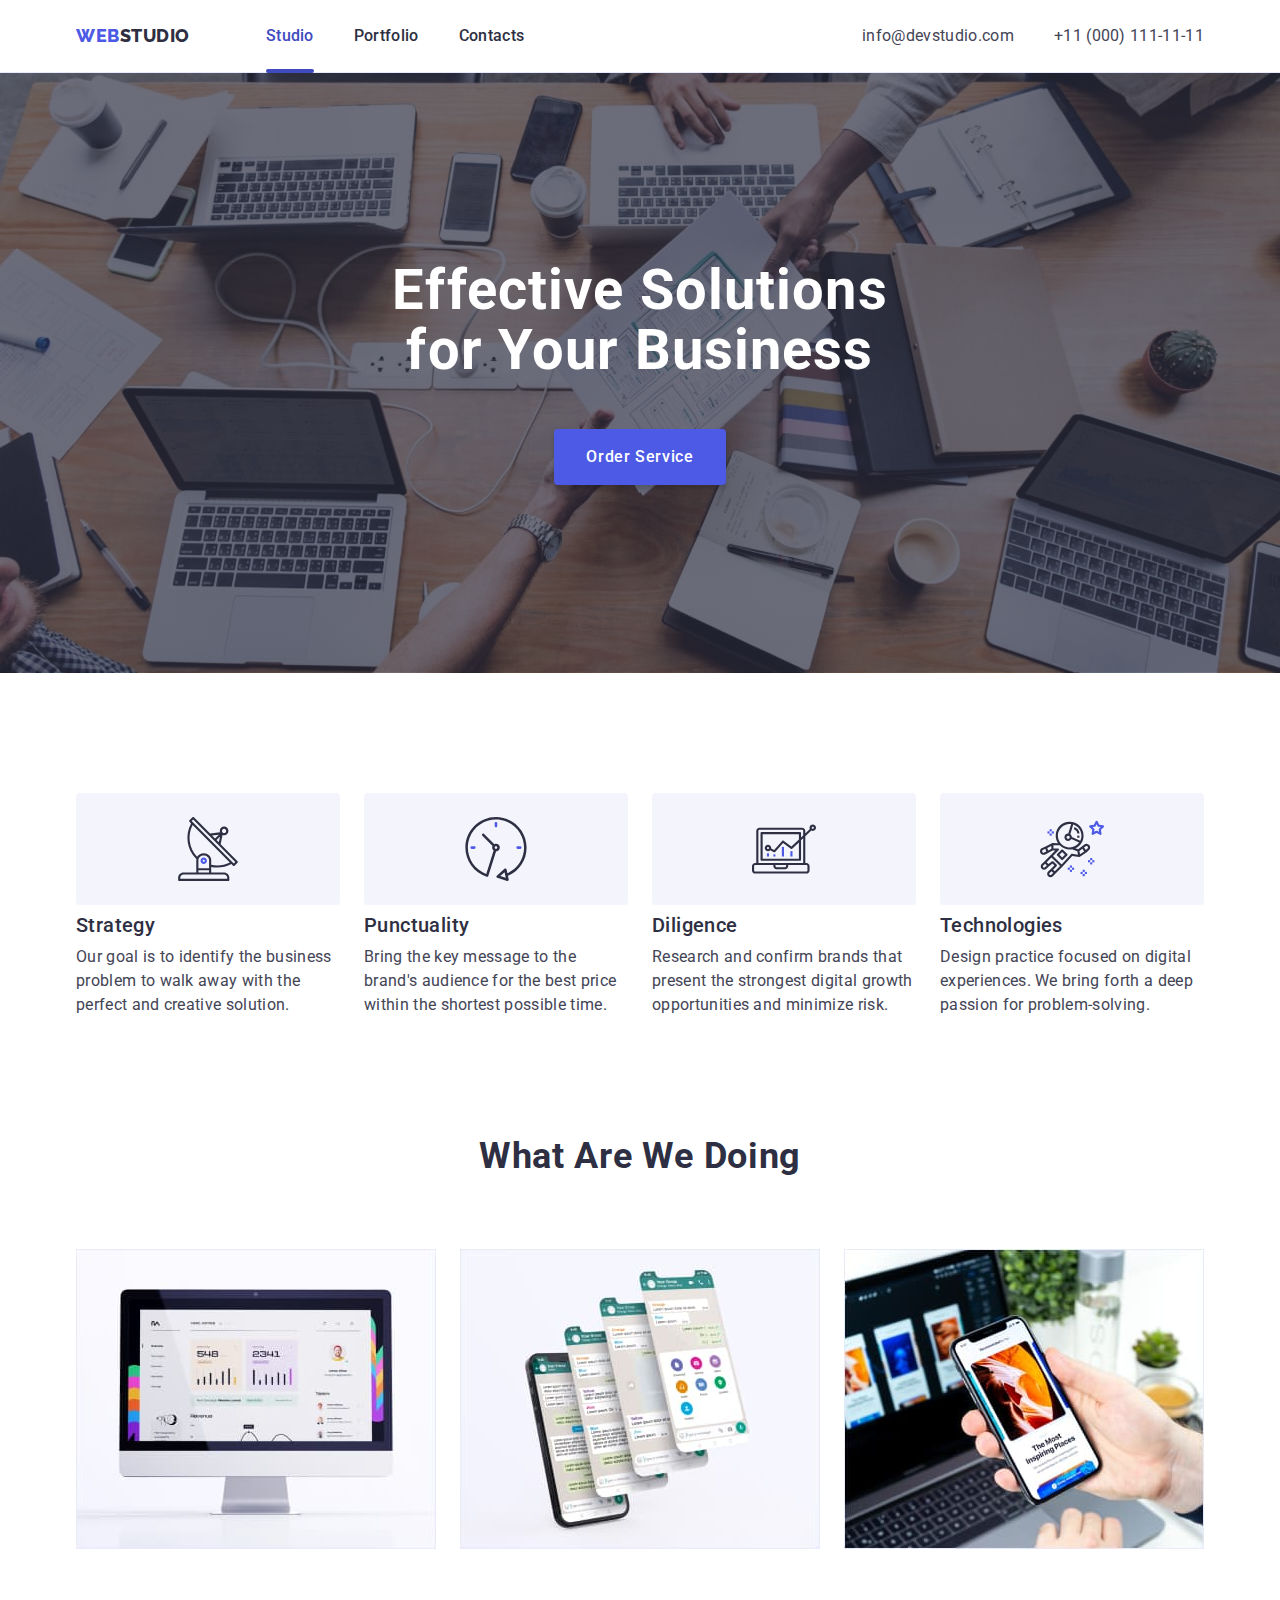
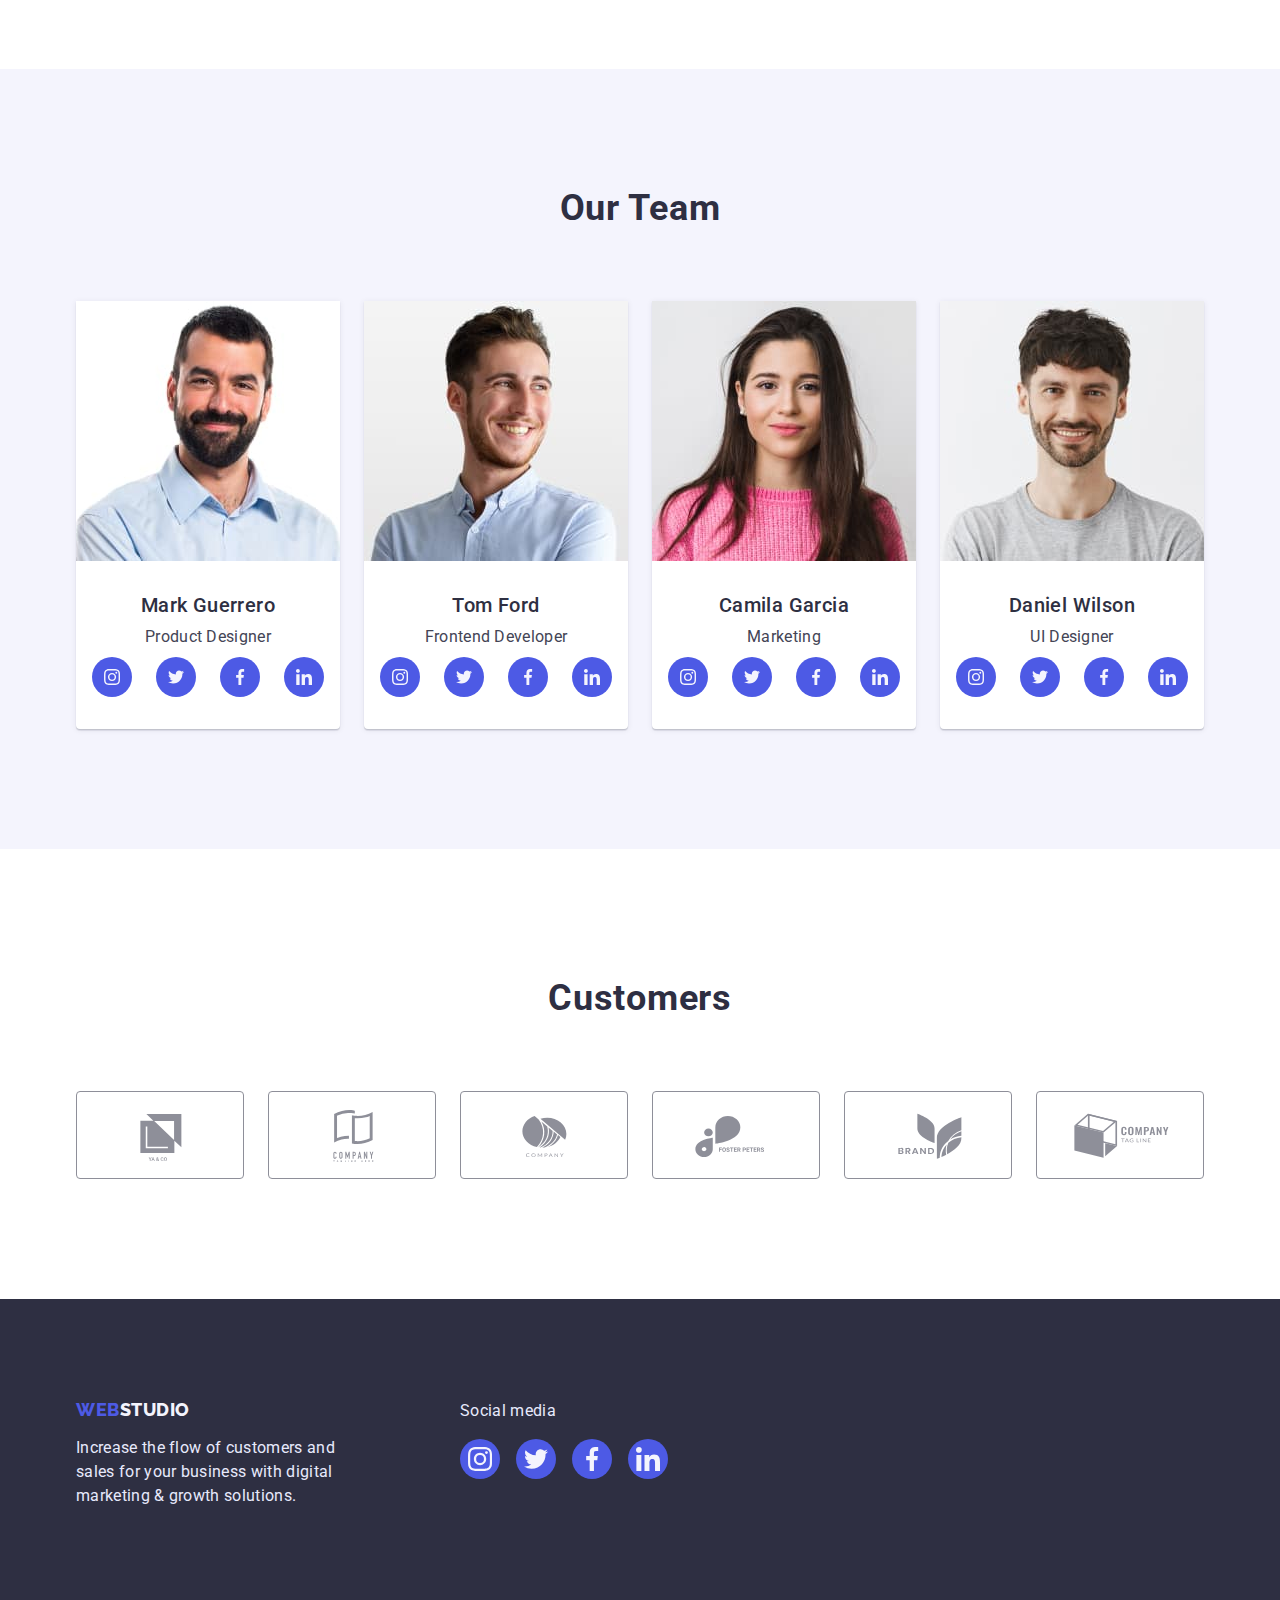
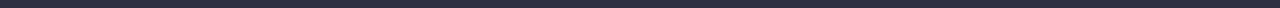
==== commit 18b4ff3d: "Revert "hw6"" ====
--- a/index.html
+++ b/index.html
@@ -61,9 +61,7 @@
       <section class="hero">
         <div class="container">
           <h1 class="hero-text">Effective Solutions for Your Business</h1>
-          <button class="hero-button" data-modal-open type="button">
-            Order Service
-          </button>
+          <button class="hero-button" data-modal-open type="button">Order Service</button>
         </div>
       </section>
 
@@ -373,8 +371,8 @@
           </p>
         </div>
 
-        <div class="foot-links">
-          <p class="footer-text-title">Social media</p>
+        <div>
+          <p class="footer-text">Social media</p>
           <ul class="foot-soc-list list">
             <li class="foot-soc-item item">
               <a class="foot-soc-link link" href="">
@@ -406,98 +404,16 @@
             </li>
           </ul>
         </div>
-
-        <div class="input-foot-wrap">
-          <form action="">
-            <p class="input-foot-text">Subscribe</p>
-            <div class="wrap-input-foot">
-              <label for="subscribe"></label>
-              <input
-                class="input-footer"
-                type="mail"
-                name=""
-                id="subscribe"
-                placeholder="E-mail"
-              />
-
-              <button class="input-btn-footer" type="submit">Subscribe</button>
-            </div>
-          </form>
-        </div>
       </div>
     </footer>
 
-    <!-- MODAL -->
     <div class="backdrop is-hidden" data-modal>
       <div class="modal">
         <button type="button" data-modal-close class="modal-button">
-          <svg class="modal-icon">
-            <use href="./images/customers-icon.svg#icon-crosss"></use>
+          <svg class="modal-icon" >
+            <use href="./images/customers-icon.svg#icon-crosss" ></use>
           </svg>
         </button>
-
-        <p class="modal-title">Leave your contacts and we will call you back</p>
-
-        <form action="">
-          <div class="modal-field">
-            <label class="modal-label" for="name">Name</label>
-            <div class="modal-wrap">
-              <input id="name" class="modal-input" type="text" />
-              <svg class="modal-input-icon" width="18px" height="18px">
-                <use href="./images/customers-icon.svg#icon-person"></use>
-              </svg>
-            </div>
-          </div>
-
-          <div class="modal-field">
-            <label class="modal-label" for="tel">Phone</label>
-            <div class="modal-wrap">
-              <input id="tel" class="modal-input" type="tel" />
-              <svg class="modal-input-icon" width="18px" height="24px">
-                <use href="./images/customers-icon.svg#icon-phone"></use>
-              </svg>
-            </div>
-          </div>
-
-          <div class="modal-field">
-            <label class="modal-label" for="mail">Email</label>
-            <div class="modal-wrap">
-              <input id="mail" class="modal-input" type="mail" />
-              <svg class="modal-input-icon" width="18px" height="24px">
-                <use href="./images/customers-icon.svg#icon-email"></use>
-              </svg>
-            </div>
-          </div>
-
-          <div class="modal-comment-field">
-            <label class="modal-label" for="comment">Comment</label>
-            <textarea
-              placeholder="Text imput"
-              class="modal-input modal-comment"
-              name=""
-              id="comment"
-              cols="30"
-              rows="10"
-            ></textarea>
-          </div>
-          <div class="check-wrap">
-            <input
-              class="modal-check visually-hidden"
-              type="checkbox"
-              id="check"
-            />
-            <label class="modal-label-check" for="check">
-              <span>
-                <svg width="10" height="8">
-                  <use href="./images/customers-icon.svg#icon-check"></use>
-                </svg>
-              </span>
-              I accept the terms and conditions of the
-              <a class="check-link" href="">Privacy Policy</a></label
-            >
-          </div>
-          <button class="btn-inputs" type="submit">Send</button>
-        </form>
       </div>
     </div>
     <script src="./js/modal.js"></script>
--- a/css/styles.css
+++ b/css/styles.css
@@ -61,15 +61,15 @@
 } */
 
 /* header */
-.headerr {
+.headerr{
   border-bottom: 1px solid var(--border-bottom);
-  box-shadow: 0px 2px 1px rgba(46, 47, 66, 0.08),
-    0px 1px 1px rgba(46, 47, 66, 0.16), 0px 1px 6px rgba(46, 47, 66, 0.08);
+  box-shadow: 0px 2px 1px rgba(46, 47, 66, 0.08), 0px 1px 1px rgba(46, 47, 66, 0.16), 0px 1px 6px rgba(46, 47, 66, 0.08);
 }
 .head-container {
   display: flex;
   align-items: center;
   justify-content: center;
+ 
 }
 
 .logo {
@@ -122,9 +122,11 @@
   left: 0;
   bottom: -1px;
 }
-.current {
+.current{
   color: var(--hover-links-color);
 }
+
+
 
 .header-list .item:not(:last-child) {
   margin-right: 40px;
@@ -504,60 +506,6 @@
   width: 264px;
 }
 
-.foot-links{
-  margin-right: 80px;
-}
-.footer-text-title{
-  font-weight: 500;
-  font-size: 16px;
-  line-height: 1.5;
-  letter-spacing: 0.02em;
-  color: var(--border-bottom);
-}
-
-.wrap-input-foot{
-  display: flex;
-}
-
-.input-foot-text {
-  font-weight: 500;
-  font-size: 16px;
-  line-height: 1.5;
-  letter-spacing: 0.02em;
-  color: var(--white-color);
-  margin-bottom: 24px;
-}
-.input-footer {
-  background-color: transparent;
-  border: 1px solid rgba(255, 255, 255, 0.3);
-  filter: drop-shadow(0px 4px 4px rgba(0, 0, 0, 0.15));
-  border-radius: 4px;
-  width: 264px;
-  height: 40px;
-  margin-right: 24px;
-  padding: 0 16px;
-  color: var(--white-color);
-}
-
-.input-footer::placeholder{
-  color: rgba(255, 255, 255, 0.3);
-}
-
-.input-btn-footer {
-  background: var(--third-color);
-  color: var(--white-color);
-  border-radius: 4px;
-  width: 165px;
-  height: 40px;
-  border: none;
-  transition: background-color 250ms cubic-bezier(0.4, 0, 0.2, 1);
-}
-
-.input-btn-footer:hover,
-.input-btn-footer:focus{
-  background-color: var(--hover-links-color);
-}
-
 /* portfolio */
 
 .main-section {
@@ -677,7 +625,6 @@
     0px 1px 1px rgba(46, 47, 66, 0.16), 0px 2px 1px rgba(46, 47, 66, 0.08);
 }
 
-/* MODAL */
 .backdrop {
   position: fixed;
   top: 0;
@@ -714,12 +661,11 @@
   display: flex;
   justify-content: center;
   align-items: center;
-  margin-bottom: 24px;
 }
 
 .modal-button:hover {
   color: var(--white-color);
-  background: var(--hover-links-color);
+  background:var(--hover-links-color);
 }
 
 .modal-icon {
@@ -737,130 +683,3 @@
   visibility: hidden;
   pointer-events: none;
 }
-
-.modal-field {
-  margin-bottom: 8px;
-}
-
-.modal-comment-field {
-  margin-bottom: 16px;
-}
-
-.modal-label {
-  font-size: 12px;
-  line-height: 1.17;
-  letter-spacing: 0.01em;
-  color: #8e8f99;
-  margin-bottom: 4px;
-  display: block;
-}
-
-.modal-input {
-  width: 100%;
-  height: 40px;
-  border: 1px solid rgba(46, 47, 66, 0.4);
-  border-radius: 4px;
-  padding-left: 38px;
-  outline: transparent;
-  transition: border-color 250ms cubic-bezier(0.4, 0, 0.2, 1);
-}
-
-.modal-input:hover,
-.modal-input:focus {
-  border-color: var(--third-color);
-}
-
-.modal-input:hover + .modal-input-icon,
-.modal-input:focus + .modal-input-icon {
-  color: var(--third-color);
-}
-.modal-comment {
-  padding-left: 16px;
-  padding-top: 8px;
-  height: 120px;
-  resize: none;
-
-  font-size: 12px;
-  line-height: 1.7;
-}
-.modal-comment::placeholder {
-  color: rgba(46, 47, 66, 0.4);
-}
-
-.modal-label-check {
-  font-size: 12px;
-  line-height: 1.17;
-  letter-spacing: 0.01em;
-  color: #8e8f99;
-  display: flex;
-  gap: 5px;
-  fill: transparent;
-  display: flex;
-  align-items: center;
-  justify-content: center;
-}
-
-.modal-label-check span {
-  width: 16px;
-  height: 16px;
-  border: 1px solid rgba(46, 47, 66, 0.4);
-  border-radius: 2px;
-  display: flex;
-  align-items: center;
-  justify-content: center;
-  transition: background-color 250ms cubic-bezier(0.4, 0, 0.2, 1);
-  transition: fill 250ms cubic-bezier(0.4, 0, 0.2, 1);
-}
-
-.modal-check:checked + .modal-label-check span {
-  background-color: var(--hover-links-color);
-  border: none;
-  fill: var(--background-cards);
-}
-
-.check-wrap {
-  margin-bottom: 24px;
-  justify-content: center;
-}
-
-.modal-title {
-  margin-bottom: 16px;
-  text-align: center;
-}
-
-.modal-input-icon {
-  position: absolute;
-  left: 16px;
-  top: 50%;
-  transform: translateY(-50%);
-  fill: currentColor;
-  transition: color 250ms cubic-bezier(0.4, 0, 0.2, 1);
-}
-
-.modal-wrap {
-  position: relative;
-}
-
-.check-link {
-  color: var(--third-color);
-}
-
-.btn-inputs {
-  width: 169px;
-  height: 56px;
-  background: var(--third-color);
-  box-shadow: 0px 4px 4px rgba(0, 0, 0, 0.15);
-  border-radius: 4px;
-  color: var(--white-color);
-  border: none;
-  display: flex;
-  justify-content: center;
-  align-items: center;
-  margin: 0 auto;
-  transition: background-color 250ms cubic-bezier(0.4, 0, 0.2, 1);
-}
-
-.btn-inputs:hover,
-.btn-inputs:focus {
-  background-color: var(--hover-links-color);
-}
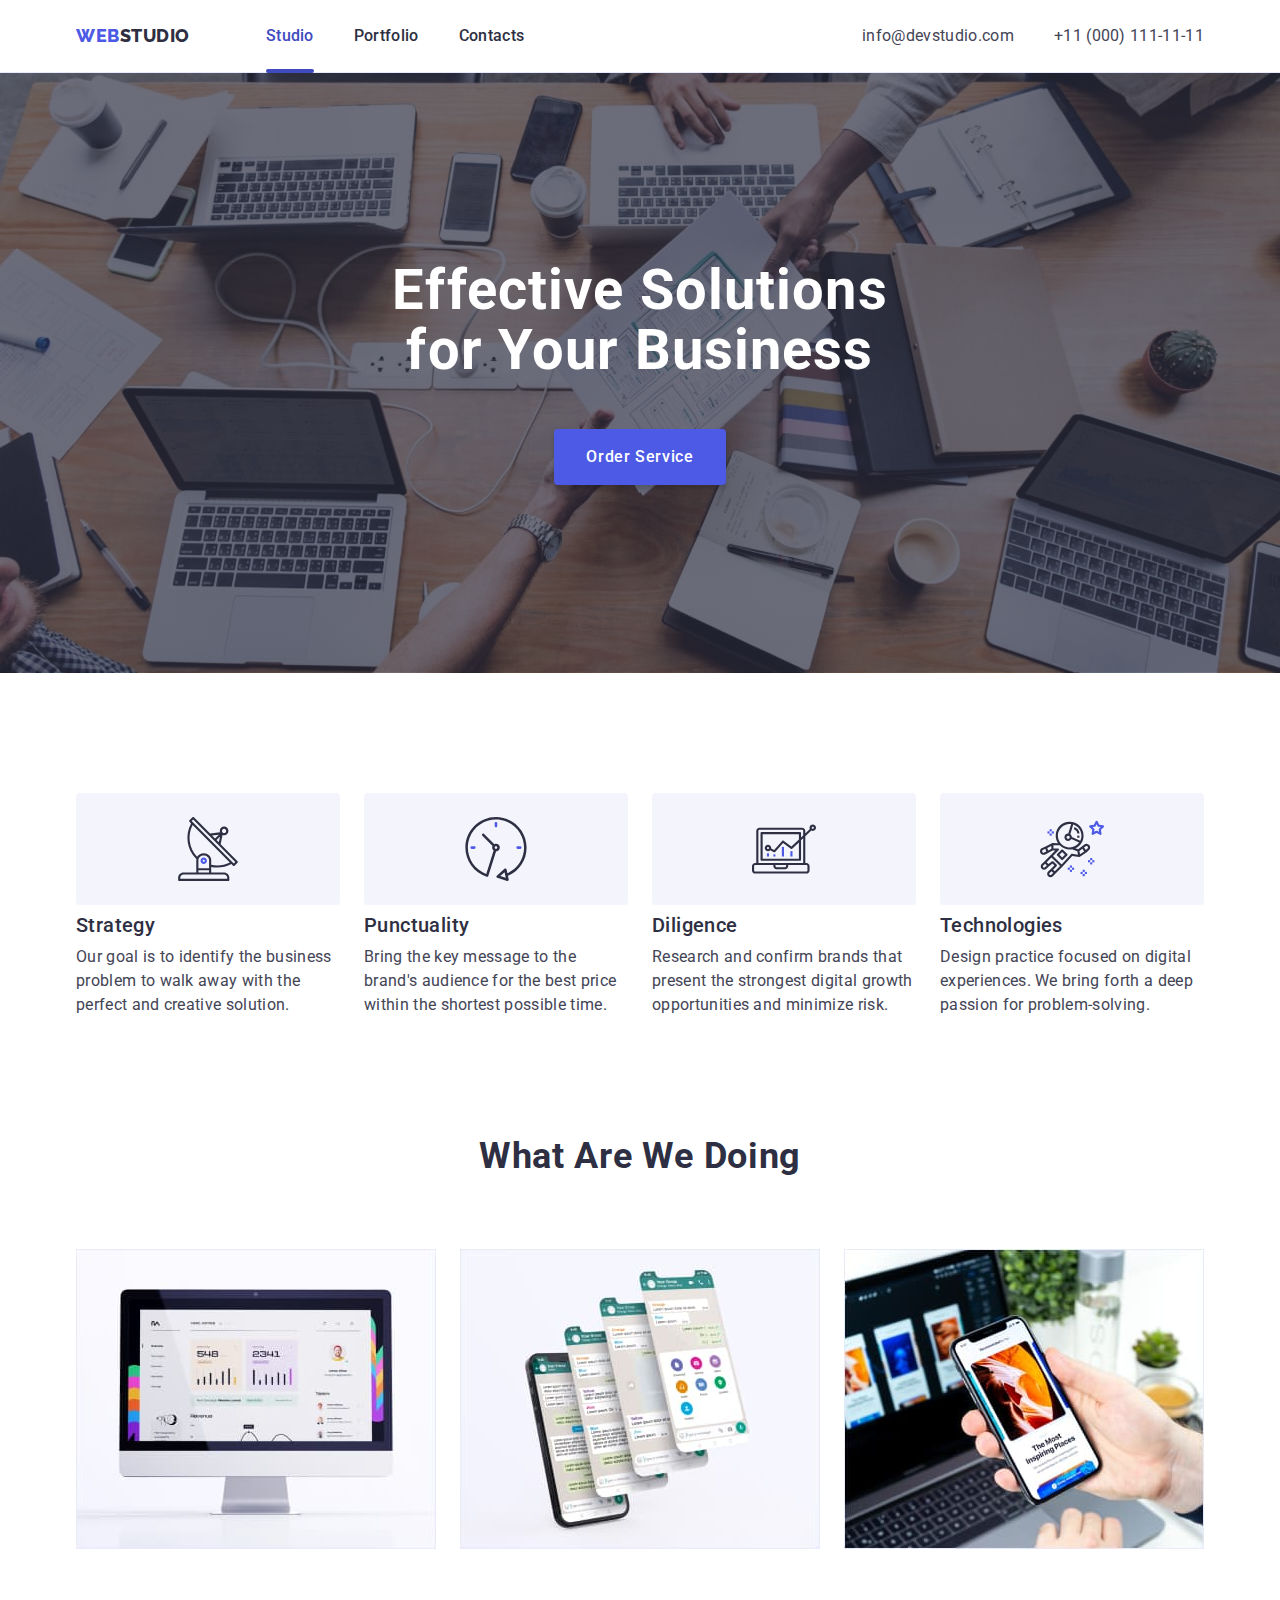
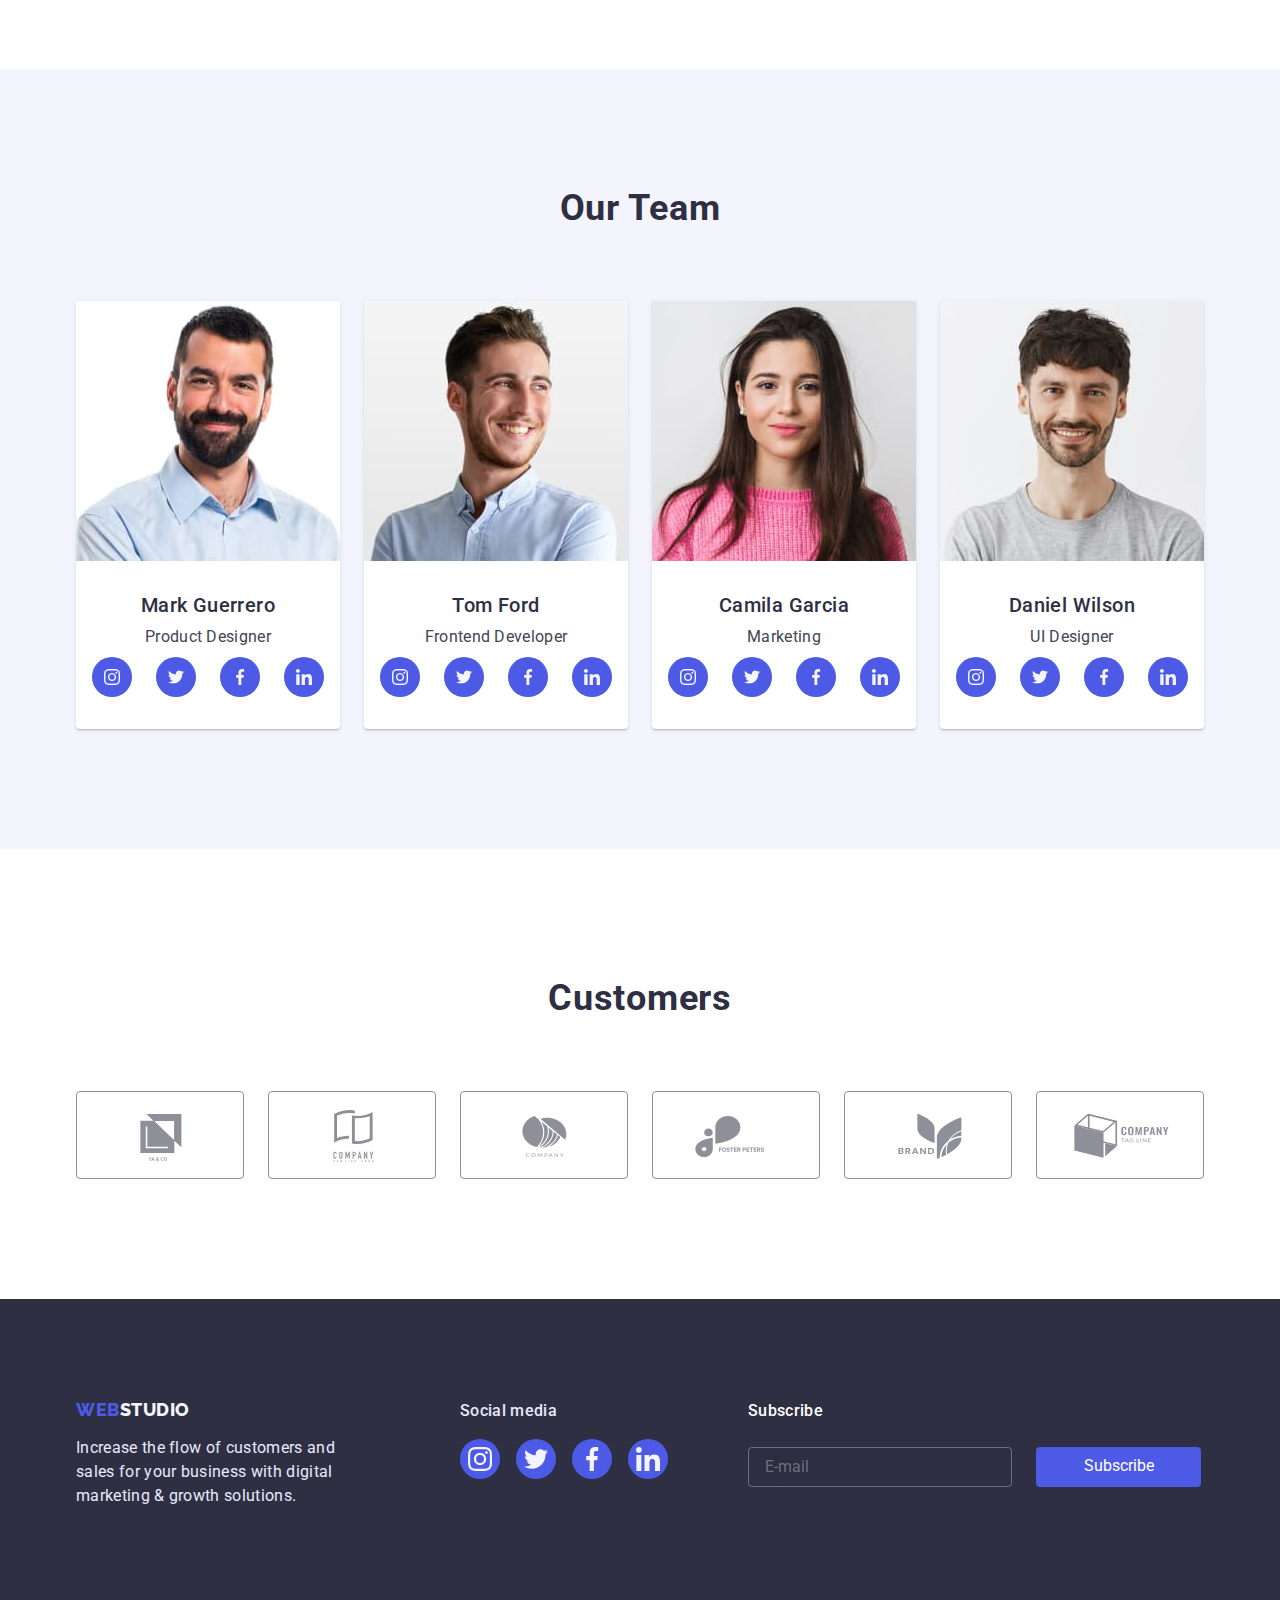
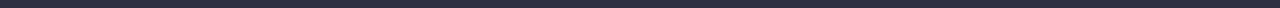
==== commit 89f075b8: "Revert "Revert "hw6""" ====
--- a/index.html
+++ b/index.html
@@ -61,7 +61,9 @@
       <section class="hero">
         <div class="container">
           <h1 class="hero-text">Effective Solutions for Your Business</h1>
-          <button class="hero-button" data-modal-open type="button">Order Service</button>
+          <button class="hero-button" data-modal-open type="button">
+            Order Service
+          </button>
         </div>
       </section>
 
@@ -371,8 +373,8 @@
           </p>
         </div>
 
-        <div>
-          <p class="footer-text">Social media</p>
+        <div class="foot-links">
+          <p class="footer-text-title">Social media</p>
           <ul class="foot-soc-list list">
             <li class="foot-soc-item item">
               <a class="foot-soc-link link" href="">
@@ -404,16 +406,98 @@
             </li>
           </ul>
         </div>
+
+        <div class="input-foot-wrap">
+          <form action="">
+            <p class="input-foot-text">Subscribe</p>
+            <div class="wrap-input-foot">
+              <label for="subscribe"></label>
+              <input
+                class="input-footer"
+                type="mail"
+                name=""
+                id="subscribe"
+                placeholder="E-mail"
+              />
+
+              <button class="input-btn-footer" type="submit">Subscribe</button>
+            </div>
+          </form>
+        </div>
       </div>
     </footer>
 
+    <!-- MODAL -->
     <div class="backdrop is-hidden" data-modal>
       <div class="modal">
         <button type="button" data-modal-close class="modal-button">
-          <svg class="modal-icon" >
-            <use href="./images/customers-icon.svg#icon-crosss" ></use>
+          <svg class="modal-icon">
+            <use href="./images/customers-icon.svg#icon-crosss"></use>
           </svg>
         </button>
+
+        <p class="modal-title">Leave your contacts and we will call you back</p>
+
+        <form action="">
+          <div class="modal-field">
+            <label class="modal-label" for="name">Name</label>
+            <div class="modal-wrap">
+              <input id="name" class="modal-input" type="text" />
+              <svg class="modal-input-icon" width="18px" height="18px">
+                <use href="./images/customers-icon.svg#icon-person"></use>
+              </svg>
+            </div>
+          </div>
+
+          <div class="modal-field">
+            <label class="modal-label" for="tel">Phone</label>
+            <div class="modal-wrap">
+              <input id="tel" class="modal-input" type="tel" />
+              <svg class="modal-input-icon" width="18px" height="24px">
+                <use href="./images/customers-icon.svg#icon-phone"></use>
+              </svg>
+            </div>
+          </div>
+
+          <div class="modal-field">
+            <label class="modal-label" for="mail">Email</label>
+            <div class="modal-wrap">
+              <input id="mail" class="modal-input" type="mail" />
+              <svg class="modal-input-icon" width="18px" height="24px">
+                <use href="./images/customers-icon.svg#icon-email"></use>
+              </svg>
+            </div>
+          </div>
+
+          <div class="modal-comment-field">
+            <label class="modal-label" for="comment">Comment</label>
+            <textarea
+              placeholder="Text imput"
+              class="modal-input modal-comment"
+              name=""
+              id="comment"
+              cols="30"
+              rows="10"
+            ></textarea>
+          </div>
+          <div class="check-wrap">
+            <input
+              class="modal-check visually-hidden"
+              type="checkbox"
+              id="check"
+            />
+            <label class="modal-label-check" for="check">
+              <span>
+                <svg width="10" height="8">
+                  <use href="./images/customers-icon.svg#icon-check"></use>
+                </svg>
+              </span>
+              I accept the terms and conditions of the
+              <a class="check-link" href="">Privacy Policy</a></label
+            >
+          </div>
+          <button class="btn-inputs" type="submit">Send</button>
+        </form>
       </div>
     </div>
     <script src="./js/modal.js"></script>
--- a/css/styles.css
+++ b/css/styles.css
@@ -61,15 +61,15 @@
 } */
 
 /* header */
-.headerr{
+.headerr {
   border-bottom: 1px solid var(--border-bottom);
-  box-shadow: 0px 2px 1px rgba(46, 47, 66, 0.08), 0px 1px 1px rgba(46, 47, 66, 0.16), 0px 1px 6px rgba(46, 47, 66, 0.08);
+  box-shadow: 0px 2px 1px rgba(46, 47, 66, 0.08),
+    0px 1px 1px rgba(46, 47, 66, 0.16), 0px 1px 6px rgba(46, 47, 66, 0.08);
 }
 .head-container {
   display: flex;
   align-items: center;
   justify-content: center;
- 
 }
 
 .logo {
@@ -122,11 +122,9 @@
   left: 0;
   bottom: -1px;
 }
-.current{
+.current {
   color: var(--hover-links-color);
 }
-
-
 
 .header-list .item:not(:last-child) {
   margin-right: 40px;
@@ -506,6 +504,60 @@
   width: 264px;
 }
 
+.foot-links{
+  margin-right: 80px;
+}
+.footer-text-title{
+  font-weight: 500;
+  font-size: 16px;
+  line-height: 1.5;
+  letter-spacing: 0.02em;
+  color: var(--border-bottom);
+}
+
+.wrap-input-foot{
+  display: flex;
+}
+
+.input-foot-text {
+  font-weight: 500;
+  font-size: 16px;
+  line-height: 1.5;
+  letter-spacing: 0.02em;
+  color: var(--white-color);
+  margin-bottom: 24px;
+}
+.input-footer {
+  background-color: transparent;
+  border: 1px solid rgba(255, 255, 255, 0.3);
+  filter: drop-shadow(0px 4px 4px rgba(0, 0, 0, 0.15));
+  border-radius: 4px;
+  width: 264px;
+  height: 40px;
+  margin-right: 24px;
+  padding: 0 16px;
+  color: var(--white-color);
+}
+
+.input-footer::placeholder{
+  color: rgba(255, 255, 255, 0.3);
+}
+
+.input-btn-footer {
+  background: var(--third-color);
+  color: var(--white-color);
+  border-radius: 4px;
+  width: 165px;
+  height: 40px;
+  border: none;
+  transition: background-color 250ms cubic-bezier(0.4, 0, 0.2, 1);
+}
+
+.input-btn-footer:hover,
+.input-btn-footer:focus{
+  background-color: var(--hover-links-color);
+}
+
 /* portfolio */
 
 .main-section {
@@ -625,6 +677,7 @@
     0px 1px 1px rgba(46, 47, 66, 0.16), 0px 2px 1px rgba(46, 47, 66, 0.08);
 }
 
+/* MODAL */
 .backdrop {
   position: fixed;
   top: 0;
@@ -661,11 +714,12 @@
   display: flex;
   justify-content: center;
   align-items: center;
+  margin-bottom: 24px;
 }
 
 .modal-button:hover {
   color: var(--white-color);
-  background:var(--hover-links-color);
+  background: var(--hover-links-color);
 }
 
 .modal-icon {
@@ -683,3 +737,130 @@
   visibility: hidden;
   pointer-events: none;
 }
+
+.modal-field {
+  margin-bottom: 8px;
+}
+
+.modal-comment-field {
+  margin-bottom: 16px;
+}
+
+.modal-label {
+  font-size: 12px;
+  line-height: 1.17;
+  letter-spacing: 0.01em;
+  color: #8e8f99;
+  margin-bottom: 4px;
+  display: block;
+}
+
+.modal-input {
+  width: 100%;
+  height: 40px;
+  border: 1px solid rgba(46, 47, 66, 0.4);
+  border-radius: 4px;
+  padding-left: 38px;
+  outline: transparent;
+  transition: border-color 250ms cubic-bezier(0.4, 0, 0.2, 1);
+}
+
+.modal-input:hover,
+.modal-input:focus {
+  border-color: var(--third-color);
+}
+
+.modal-input:hover + .modal-input-icon,
+.modal-input:focus + .modal-input-icon {
+  color: var(--third-color);
+}
+.modal-comment {
+  padding-left: 16px;
+  padding-top: 8px;
+  height: 120px;
+  resize: none;
+
+  font-size: 12px;
+  line-height: 1.7;
+}
+.modal-comment::placeholder {
+  color: rgba(46, 47, 66, 0.4);
+}
+
+.modal-label-check {
+  font-size: 12px;
+  line-height: 1.17;
+  letter-spacing: 0.01em;
+  color: #8e8f99;
+  display: flex;
+  gap: 5px;
+  fill: transparent;
+  display: flex;
+  align-items: center;
+  justify-content: center;
+}
+
+.modal-label-check span {
+  width: 16px;
+  height: 16px;
+  border: 1px solid rgba(46, 47, 66, 0.4);
+  border-radius: 2px;
+  display: flex;
+  align-items: center;
+  justify-content: center;
+  transition: background-color 250ms cubic-bezier(0.4, 0, 0.2, 1);
+  transition: fill 250ms cubic-bezier(0.4, 0, 0.2, 1);
+}
+
+.modal-check:checked + .modal-label-check span {
+  background-color: var(--hover-links-color);
+  border: none;
+  fill: var(--background-cards);
+}
+
+.check-wrap {
+  margin-bottom: 24px;
+  justify-content: center;
+}
+
+.modal-title {
+  margin-bottom: 16px;
+  text-align: center;
+}
+
+.modal-input-icon {
+  position: absolute;
+  left: 16px;
+  top: 50%;
+  transform: translateY(-50%);
+  fill: currentColor;
+  transition: color 250ms cubic-bezier(0.4, 0, 0.2, 1);
+}
+
+.modal-wrap {
+  position: relative;
+}
+
+.check-link {
+  color: var(--third-color);
+}
+
+.btn-inputs {
+  width: 169px;
+  height: 56px;
+  background: var(--third-color);
+  box-shadow: 0px 4px 4px rgba(0, 0, 0, 0.15);
+  border-radius: 4px;
+  color: var(--white-color);
+  border: none;
+  display: flex;
+  justify-content: center;
+  align-items: center;
+  margin: 0 auto;
+  transition: background-color 250ms cubic-bezier(0.4, 0, 0.2, 1);
+}
+
+.btn-inputs:hover,
+.btn-inputs:focus {
+  background-color: var(--hover-links-color);
+}
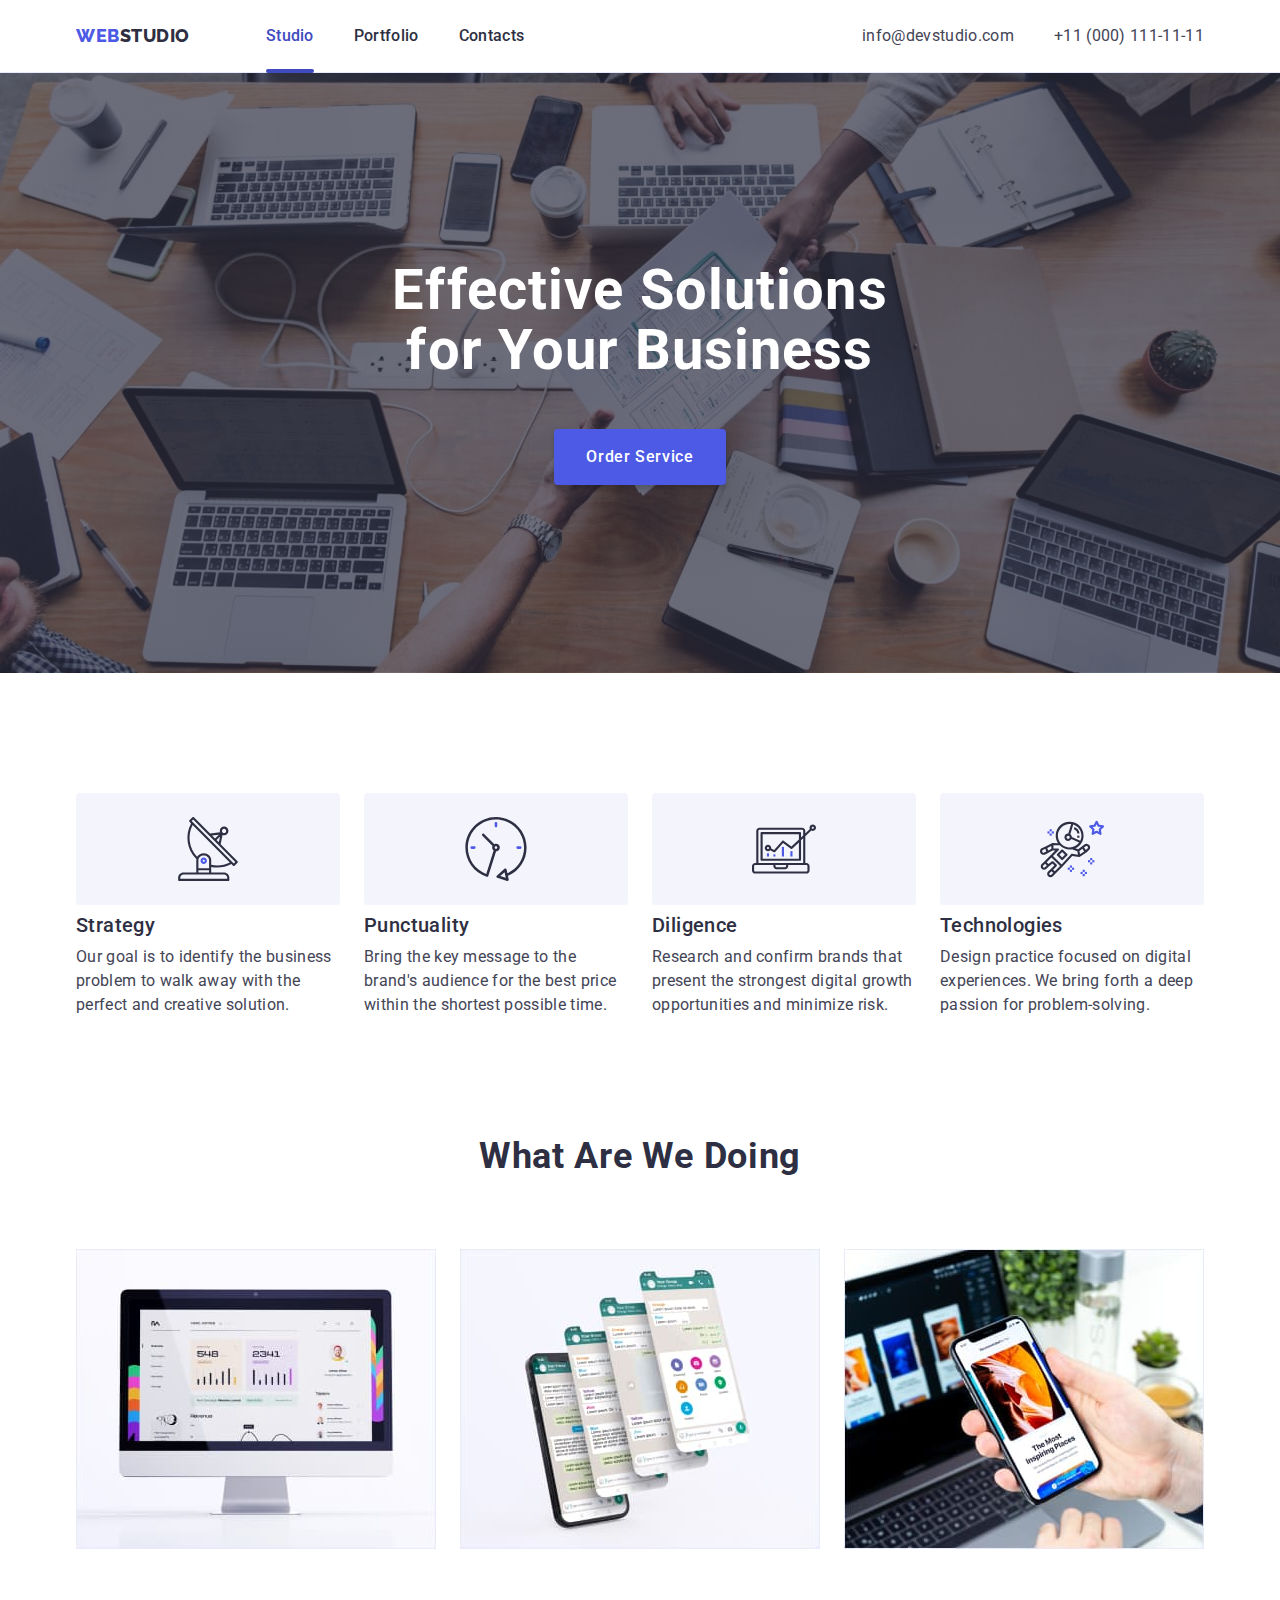
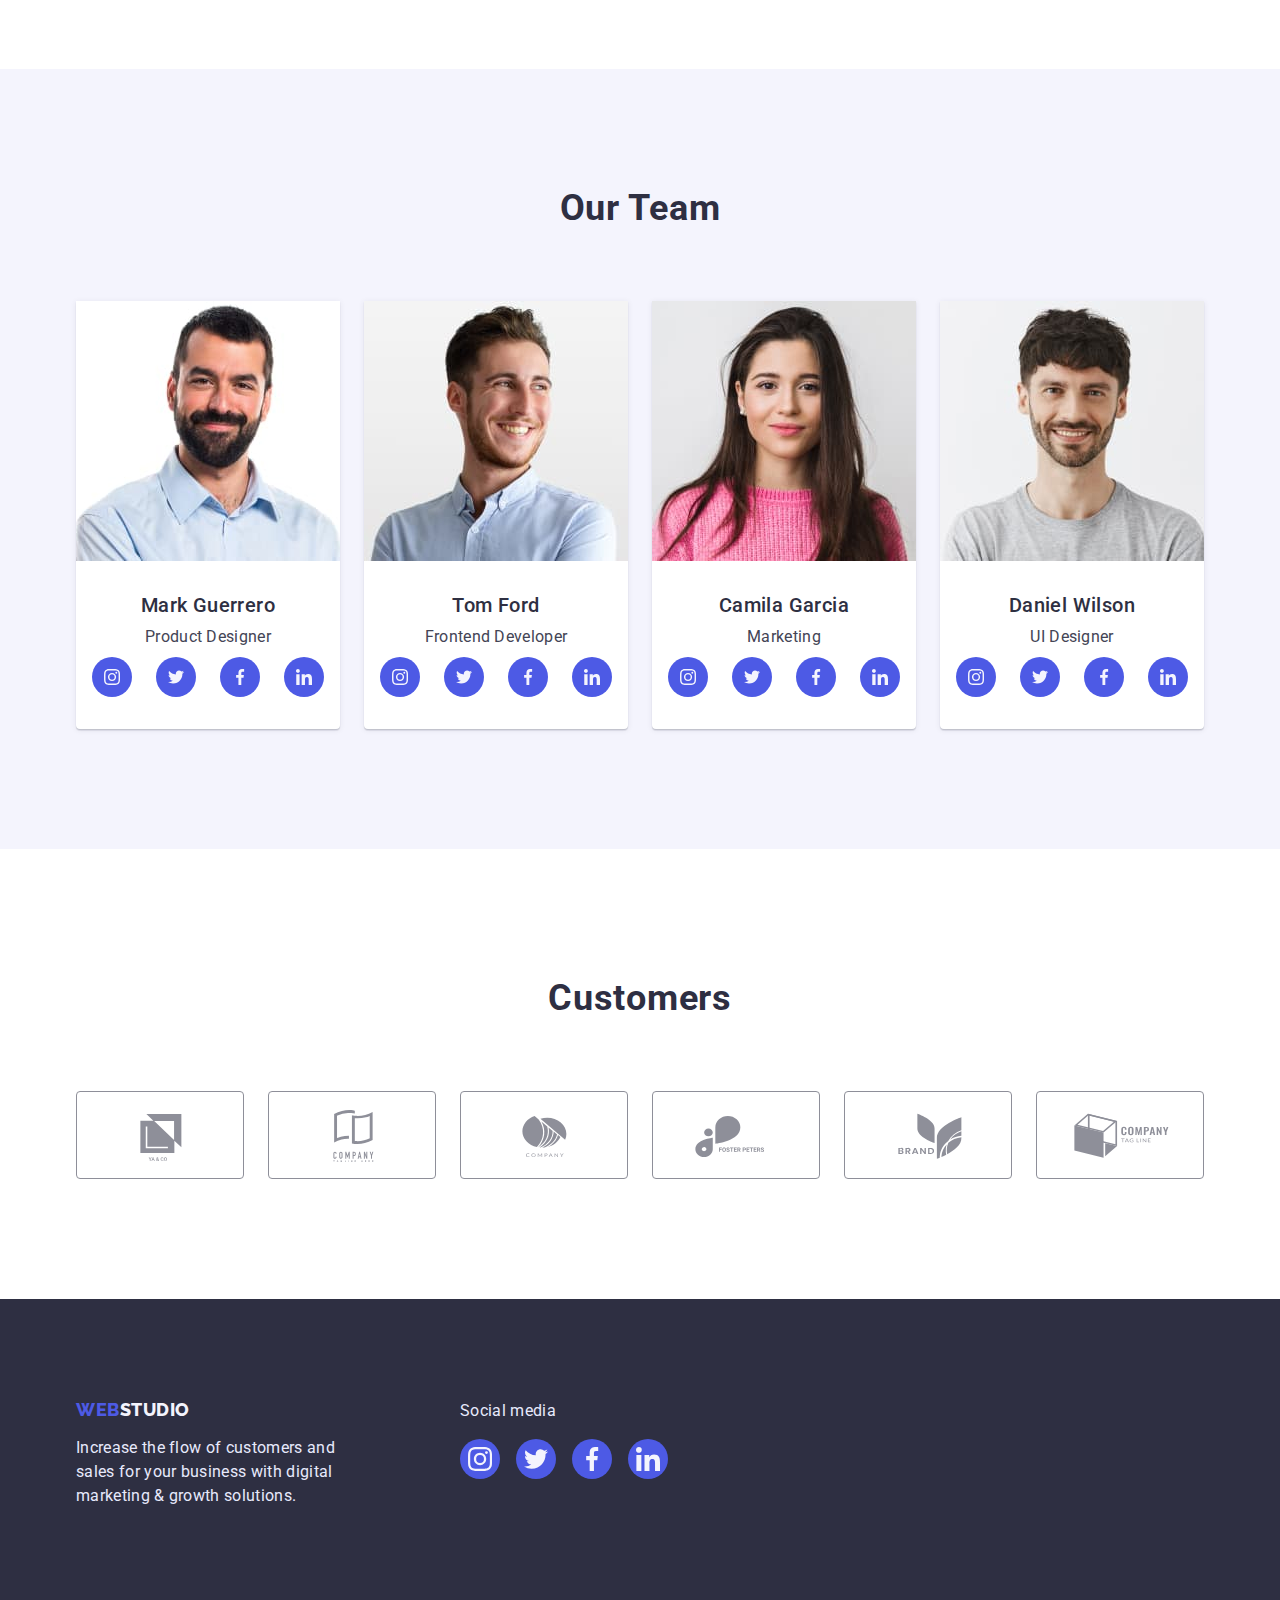
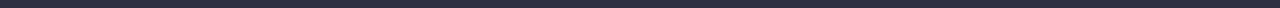
==== commit 96a7f783: "Revert "hw6"" ====
--- a/index.html
+++ b/index.html
@@ -61,9 +61,7 @@
       <section class="hero">
         <div class="container">
           <h1 class="hero-text">Effective Solutions for Your Business</h1>
-          <button class="hero-button" data-modal-open type="button">
-            Order Service
-          </button>
+          <button class="hero-button" data-modal-open type="button">Order Service</button>
         </div>
       </section>
 
@@ -373,8 +371,8 @@
           </p>
         </div>
 
-        <div class="foot-links">
-          <p class="footer-text-title">Social media</p>
+        <div>
+          <p class="footer-text">Social media</p>
           <ul class="foot-soc-list list">
             <li class="foot-soc-item item">
               <a class="foot-soc-link link" href="">
@@ -406,98 +404,16 @@
             </li>
           </ul>
         </div>
-
-        <div class="input-foot-wrap">
-          <form action="">
-            <p class="input-foot-text">Subscribe</p>
-            <div class="wrap-input-foot">
-              <label for="subscribe"></label>
-              <input
-                class="input-footer"
-                type="mail"
-                name=""
-                id="subscribe"
-                placeholder="E-mail"
-              />
-
-              <button class="input-btn-footer" type="submit">Subscribe</button>
-            </div>
-          </form>
-        </div>
       </div>
     </footer>
 
-    <!-- MODAL -->
     <div class="backdrop is-hidden" data-modal>
       <div class="modal">
         <button type="button" data-modal-close class="modal-button">
-          <svg class="modal-icon">
-            <use href="./images/customers-icon.svg#icon-crosss"></use>
+          <svg class="modal-icon" >
+            <use href="./images/customers-icon.svg#icon-crosss" ></use>
           </svg>
         </button>
-
-        <p class="modal-title">Leave your contacts and we will call you back</p>
-
-        <form action="">
-          <div class="modal-field">
-            <label class="modal-label" for="name">Name</label>
-            <div class="modal-wrap">
-              <input id="name" class="modal-input" type="text" />
-              <svg class="modal-input-icon" width="18px" height="18px">
-                <use href="./images/customers-icon.svg#icon-person"></use>
-              </svg>
-            </div>
-          </div>
-
-          <div class="modal-field">
-            <label class="modal-label" for="tel">Phone</label>
-            <div class="modal-wrap">
-              <input id="tel" class="modal-input" type="tel" />
-              <svg class="modal-input-icon" width="18px" height="24px">
-                <use href="./images/customers-icon.svg#icon-phone"></use>
-              </svg>
-            </div>
-          </div>
-
-          <div class="modal-field">
-            <label class="modal-label" for="mail">Email</label>
-            <div class="modal-wrap">
-              <input id="mail" class="modal-input" type="mail" />
-              <svg class="modal-input-icon" width="18px" height="24px">
-                <use href="./images/customers-icon.svg#icon-email"></use>
-              </svg>
-            </div>
-          </div>
-
-          <div class="modal-comment-field">
-            <label class="modal-label" for="comment">Comment</label>
-            <textarea
-              placeholder="Text imput"
-              class="modal-input modal-comment"
-              name=""
-              id="comment"
-              cols="30"
-              rows="10"
-            ></textarea>
-          </div>
-          <div class="check-wrap">
-            <input
-              class="modal-check visually-hidden"
-              type="checkbox"
-              id="check"
-            />
-            <label class="modal-label-check" for="check">
-              <span>
-                <svg width="10" height="8">
-                  <use href="./images/customers-icon.svg#icon-check"></use>
-                </svg>
-              </span>
-              I accept the terms and conditions of the
-              <a class="check-link" href="">Privacy Policy</a></label
-            >
-          </div>
-          <button class="btn-inputs" type="submit">Send</button>
-        </form>
       </div>
     </div>
     <script src="./js/modal.js"></script>
--- a/css/styles.css
+++ b/css/styles.css
@@ -61,15 +61,15 @@
 } */
 
 /* header */
-.headerr {
+.headerr{
   border-bottom: 1px solid var(--border-bottom);
-  box-shadow: 0px 2px 1px rgba(46, 47, 66, 0.08),
-    0px 1px 1px rgba(46, 47, 66, 0.16), 0px 1px 6px rgba(46, 47, 66, 0.08);
+  box-shadow: 0px 2px 1px rgba(46, 47, 66, 0.08), 0px 1px 1px rgba(46, 47, 66, 0.16), 0px 1px 6px rgba(46, 47, 66, 0.08);
 }
 .head-container {
   display: flex;
   align-items: center;
   justify-content: center;
+ 
 }
 
 .logo {
@@ -122,9 +122,11 @@
   left: 0;
   bottom: -1px;
 }
-.current {
+.current{
   color: var(--hover-links-color);
 }
+
+
 
 .header-list .item:not(:last-child) {
   margin-right: 40px;
@@ -504,60 +506,6 @@
   width: 264px;
 }
 
-.foot-links{
-  margin-right: 80px;
-}
-.footer-text-title{
-  font-weight: 500;
-  font-size: 16px;
-  line-height: 1.5;
-  letter-spacing: 0.02em;
-  color: var(--border-bottom);
-}
-
-.wrap-input-foot{
-  display: flex;
-}
-
-.input-foot-text {
-  font-weight: 500;
-  font-size: 16px;
-  line-height: 1.5;
-  letter-spacing: 0.02em;
-  color: var(--white-color);
-  margin-bottom: 24px;
-}
-.input-footer {
-  background-color: transparent;
-  border: 1px solid rgba(255, 255, 255, 0.3);
-  filter: drop-shadow(0px 4px 4px rgba(0, 0, 0, 0.15));
-  border-radius: 4px;
-  width: 264px;
-  height: 40px;
-  margin-right: 24px;
-  padding: 0 16px;
-  color: var(--white-color);
-}
-
-.input-footer::placeholder{
-  color: rgba(255, 255, 255, 0.3);
-}
-
-.input-btn-footer {
-  background: var(--third-color);
-  color: var(--white-color);
-  border-radius: 4px;
-  width: 165px;
-  height: 40px;
-  border: none;
-  transition: background-color 250ms cubic-bezier(0.4, 0, 0.2, 1);
-}
-
-.input-btn-footer:hover,
-.input-btn-footer:focus{
-  background-color: var(--hover-links-color);
-}
-
 /* portfolio */
 
 .main-section {
@@ -677,7 +625,6 @@
     0px 1px 1px rgba(46, 47, 66, 0.16), 0px 2px 1px rgba(46, 47, 66, 0.08);
 }
 
-/* MODAL */
 .backdrop {
   position: fixed;
   top: 0;
@@ -714,12 +661,11 @@
   display: flex;
   justify-content: center;
   align-items: center;
-  margin-bottom: 24px;
 }
 
 .modal-button:hover {
   color: var(--white-color);
-  background: var(--hover-links-color);
+  background:var(--hover-links-color);
 }
 
 .modal-icon {
@@ -737,130 +683,3 @@
   visibility: hidden;
   pointer-events: none;
 }
-
-.modal-field {
-  margin-bottom: 8px;
-}
-
-.modal-comment-field {
-  margin-bottom: 16px;
-}
-
-.modal-label {
-  font-size: 12px;
-  line-height: 1.17;
-  letter-spacing: 0.01em;
-  color: #8e8f99;
-  margin-bottom: 4px;
-  display: block;
-}
-
-.modal-input {
-  width: 100%;
-  height: 40px;
-  border: 1px solid rgba(46, 47, 66, 0.4);
-  border-radius: 4px;
-  padding-left: 38px;
-  outline: transparent;
-  transition: border-color 250ms cubic-bezier(0.4, 0, 0.2, 1);
-}
-
-.modal-input:hover,
-.modal-input:focus {
-  border-color: var(--third-color);
-}
-
-.modal-input:hover + .modal-input-icon,
-.modal-input:focus + .modal-input-icon {
-  color: var(--third-color);
-}
-.modal-comment {
-  padding-left: 16px;
-  padding-top: 8px;
-  height: 120px;
-  resize: none;
-
-  font-size: 12px;
-  line-height: 1.7;
-}
-.modal-comment::placeholder {
-  color: rgba(46, 47, 66, 0.4);
-}
-
-.modal-label-check {
-  font-size: 12px;
-  line-height: 1.17;
-  letter-spacing: 0.01em;
-  color: #8e8f99;
-  display: flex;
-  gap: 5px;
-  fill: transparent;
-  display: flex;
-  align-items: center;
-  justify-content: center;
-}
-
-.modal-label-check span {
-  width: 16px;
-  height: 16px;
-  border: 1px solid rgba(46, 47, 66, 0.4);
-  border-radius: 2px;
-  display: flex;
-  align-items: center;
-  justify-content: center;
-  transition: background-color 250ms cubic-bezier(0.4, 0, 0.2, 1);
-  transition: fill 250ms cubic-bezier(0.4, 0, 0.2, 1);
-}
-
-.modal-check:checked + .modal-label-check span {
-  background-color: var(--hover-links-color);
-  border: none;
-  fill: var(--background-cards);
-}
-
-.check-wrap {
-  margin-bottom: 24px;
-  justify-content: center;
-}
-
-.modal-title {
-  margin-bottom: 16px;
-  text-align: center;
-}
-
-.modal-input-icon {
-  position: absolute;
-  left: 16px;
-  top: 50%;
-  transform: translateY(-50%);
-  fill: currentColor;
-  transition: color 250ms cubic-bezier(0.4, 0, 0.2, 1);
-}
-
-.modal-wrap {
-  position: relative;
-}
-
-.check-link {
-  color: var(--third-color);
-}
-
-.btn-inputs {
-  width: 169px;
-  height: 56px;
-  background: var(--third-color);
-  box-shadow: 0px 4px 4px rgba(0, 0, 0, 0.15);
-  border-radius: 4px;
-  color: var(--white-color);
-  border: none;
-  display: flex;
-  justify-content: center;
-  align-items: center;
-  margin: 0 auto;
-  transition: background-color 250ms cubic-bezier(0.4, 0, 0.2, 1);
-}
-
-.btn-inputs:hover,
-.btn-inputs:focus {
-  background-color: var(--hover-links-color);
-}
